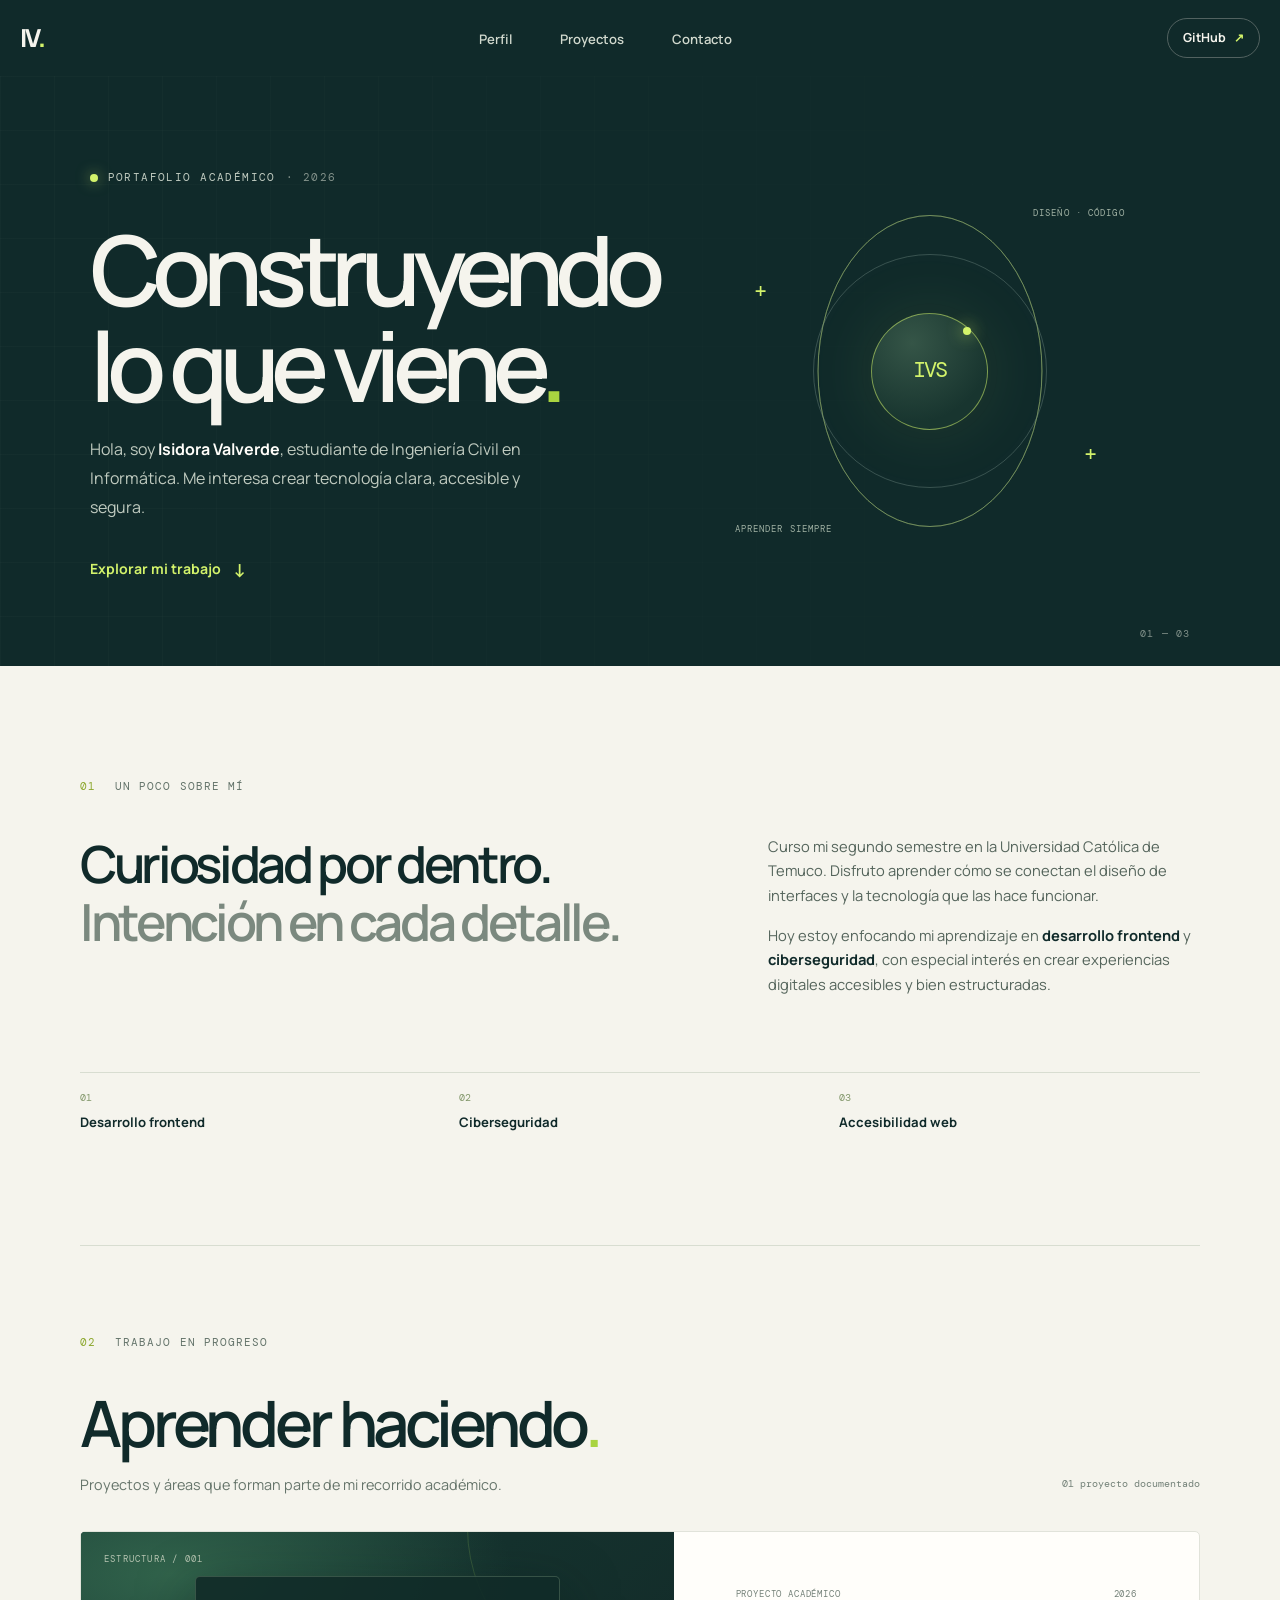
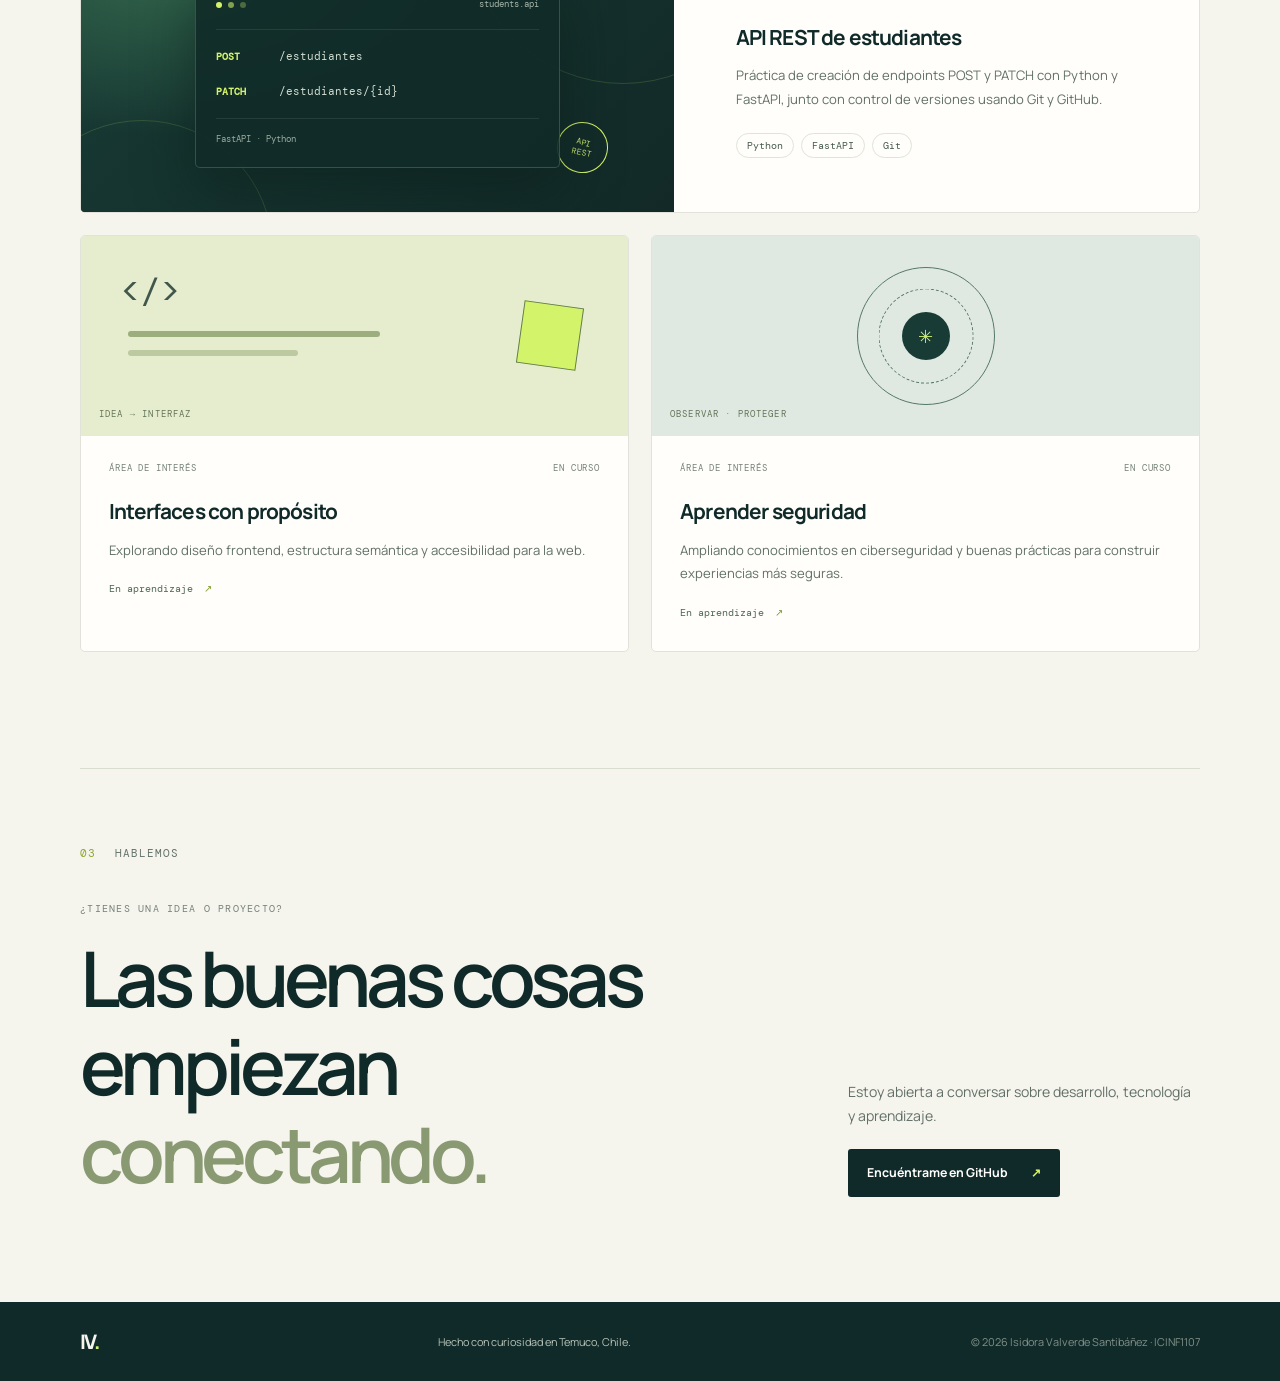
==== index.html @ 10744881 "Build responsive academic portfolio" ====
<!DOCTYPE html>
<html lang="es">
<head>
    <meta charset="UTF-8">
    <meta name="viewport" content="width=device-width, initial-scale=1.0">
    <meta name="theme-color" content="#102a2a">
    <meta name="description" content="Portafolio académico de Isidora Valverde Santibáñez, estudiante de Ingeniería Civil en Informática interesada en frontend y ciberseguridad.">
    <title>Isidora Valverde — Portafolio académico</title>
    <link rel="preconnect" href="https://fonts.googleapis.com">
    <link rel="preconnect" href="https://fonts.gstatic.com" crossorigin>
    <link href="https://fonts.googleapis.com/css2?family=DM+Mono:wght@400;500&family=Manrope:wght@400;500;600;700;800&display=swap" rel="stylesheet">
    <link rel="stylesheet" href="css/style.css">
</head>
<body>
    <a class="skip-link" href="#contenido">Saltar al contenido</a>

    <header class="site-header">
        <div class="header-inner">
            <a class="wordmark" href="#inicio" aria-label="Isidora Valverde, inicio">IV<span>.</span></a>
            <nav aria-label="Navegación principal">
                <ul class="nav-list">
                    <li><a href="#perfil">Perfil</a></li>
                    <li><a href="#proyectos">Proyectos</a></li>
                    <li><a href="#contacto">Contacto</a></li>
                </ul>
            </nav>
            <a class="header-cta" href="https://github.com/isidoraavs" target="_blank" rel="noopener noreferrer">
                GitHub <span aria-hidden="true">↗</span>
            </a>
        </div>
    </header>

    <main id="contenido">
        <section class="hero" id="inicio" aria-labelledby="hero-title">
            <div class="hero-grid" aria-hidden="true"></div>
            <div class="hero-content">
                <p class="eyebrow"><span class="status-dot"></span> PORTAFOLIO ACADÉMICO <span class="eyebrow-year">· 2026</span></p>
                <h1 id="hero-title">Construyendo<br>lo que viene<span class="hero-period">.</span></h1>
                <p class="hero-intro">Hola, soy <strong>Isidora Valverde</strong>, estudiante de Ingeniería Civil en Informática. Me interesa crear tecnología clara, accesible y segura.</p>
                <a class="text-link" href="#proyectos">Explorar mi trabajo <span aria-hidden="true">↓</span></a>
            </div>
            <div class="hero-art" aria-hidden="true">
                <div class="orbit orbit-one"></div>
                <div class="orbit orbit-two"></div>
                <div class="orbit orbit-three"></div>
                <div class="orbit-core"><span>IVS</span><i></i></div>
                <span class="orbit-label label-top">DISEÑO · CÓDIGO</span>
                <span class="orbit-label label-bottom">APRENDER SIEMPRE</span>
                <span class="orbit-cross cross-one">+</span>
                <span class="orbit-cross cross-two">+</span>
            </div>
            <div class="hero-index" aria-hidden="true">01 — 03</div>
        </section>

        <section class="profile section-shell" id="perfil" aria-labelledby="profile-title">
            <div class="section-kicker"><span>01</span><span>UN POCO SOBRE MÍ</span></div>
            <div class="profile-copy">
                <h2 id="profile-title">Curiosidad por dentro.<br><span>Intención en cada detalle.</span></h2>
                <div class="profile-description">
                    <p>Curso mi segundo semestre en la Universidad Católica de Temuco. Disfruto aprender cómo se conectan el diseño de interfaces y la tecnología que las hace funcionar.</p>
                    <p>Hoy estoy enfocando mi aprendizaje en <strong>desarrollo frontend</strong> y <strong>ciberseguridad</strong>, con especial interés en crear experiencias digitales accesibles y bien estructuradas.</p>
                </div>
            </div>
            <ul class="interest-list" aria-label="Áreas de interés">
                <li><span>01</span> Desarrollo frontend</li>
                <li><span>02</span> Ciberseguridad</li>
                <li><span>03</span> Accesibilidad web</li>
            </ul>
        </section>

        <section class="projects section-shell" id="proyectos" aria-labelledby="projects-title">
            <div class="section-kicker"><span>02</span><span>TRABAJO EN PROGRESO</span></div>
            <div class="projects-heading">
                <div>
                    <h2 id="projects-title">Aprender haciendo<span class="hero-period">.</span></h2>
                    <p>Proyectos y áreas que forman parte de mi recorrido académico.</p>
                </div>
                <span class="project-count">01 proyecto documentado</span>
            </div>

            <div class="project-grid">
                <article class="project-card project-featured">
                    <div class="project-art api-art" aria-hidden="true">
                        <span class="art-caption">ESTRUCTURA / 001</span>
                        <div class="api-window">
                            <div class="window-dots"><i></i><i></i><i></i><span>students.api</span></div>
                            <p><b>POST</b> <span>/estudiantes</span></p>
                            <p><b>PATCH</b> <span>/estudiantes/{id}</span></p>
                            <div class="api-line"></div>
                            <small>FastAPI · Python</small>
                        </div>
                        <span class="art-stamp">API<br>REST</span>
                    </div>
                    <div class="project-body">
                        <div class="project-meta"><span>PROYECTO ACADÉMICO</span><span>2026</span></div>
                        <h3>API REST de estudiantes</h3>
                        <p>Práctica de creación de endpoints POST y PATCH con Python y FastAPI, junto con control de versiones usando Git y GitHub.</p>
                        <ul class="tag-list" aria-label="Tecnologías utilizadas">
                            <li>Python</li><li>FastAPI</li><li>Git</li>
                        </ul>
                    </div>
                </article>

                <article class="project-card project-note">
                    <div class="note-graphic frontend-graphic" aria-hidden="true">
                        <span class="graphic-bracket">&lt;/&gt;</span>
                        <span class="graphic-line line-a"></span><span class="graphic-line line-b"></span>
                        <span class="graphic-block"></span>
                        <span class="graphic-caption">IDEA → INTERFAZ</span>
                    </div>
                    <div class="project-body">
                        <div class="project-meta"><span>ÁREA DE INTERÉS</span><span>EN CURSO</span></div>
                        <h3>Interfaces con propósito</h3>
                        <p>Explorando diseño frontend, estructura semántica y accesibilidad para la web.</p>
                        <span class="note-label">En aprendizaje <span aria-hidden="true">↗</span></span>
                    </div>
                </article>

                <article class="project-card project-note">
                    <div class="note-graphic security-graphic" aria-hidden="true">
                        <span class="security-ring ring-a"></span><span class="security-ring ring-b"></span>
                        <span class="security-shield">✳</span>
                        <span class="graphic-caption">OBSERVAR · PROTEGER</span>
                    </div>
                    <div class="project-body">
                        <div class="project-meta"><span>ÁREA DE INTERÉS</span><span>EN CURSO</span></div>
                        <h3>Aprender seguridad</h3>
                        <p>Ampliando conocimientos en ciberseguridad y buenas prácticas para construir experiencias más seguras.</p>
                        <span class="note-label">En aprendizaje <span aria-hidden="true">↗</span></span>
                    </div>
                </article>
            </div>
        </section>

        <section class="contact section-shell" id="contacto" aria-labelledby="contact-title">
            <div class="section-kicker"><span>03</span><span>HABLEMOS</span></div>
            <div class="contact-content">
                <div>
                    <p class="contact-overline">¿TIENES UNA IDEA O PROYECTO?</p>
                    <h2 id="contact-title">Las buenas cosas<br>empiezan <span>conectando.</span></h2>
                </div>
                <div class="contact-action">
                    <p>Estoy abierta a conversar sobre desarrollo, tecnología y aprendizaje.</p>
                    <a class="contact-button" href="https://github.com/isidoraavs" target="_blank" rel="noopener noreferrer">Encuéntrame en GitHub <span aria-hidden="true">↗</span></a>
                </div>
            </div>
        </section>
    </main>

    <footer class="site-footer">
        <a class="wordmark footer-mark" href="#inicio" aria-label="Volver al inicio">IV<span>.</span></a>
        <p>Hecho con curiosidad en Temuco, Chile.</p>
        <p class="footer-copy">© 2026 Isidora Valverde Santibáñez · ICINF1107</p>
    </footer>
</body>
</html>
---- css/style.css ----
:root {
    color-scheme: light;
    --ink: #102a2a;
    --ink-soft: #38504c;
    --paper: #f5f4ed;
    --white: #fffefa;
    --acid: #d3f36b;
    --line: #d8ddd1;
    --muted: #a8b3a7;
    --mono: 'DM Mono', monospace;
    --sans: 'Manrope', 'Segoe UI', sans-serif;
}

* { box-sizing: border-box; }
html { scroll-behavior: smooth; scroll-padding-top: 80px; }
body { margin: 0; background: var(--paper); color: var(--ink); font-family: var(--sans); line-height: 1.65; -webkit-font-smoothing: antialiased; }
a { color: inherit; }
a:focus-visible { outline: 3px solid #96bb24; outline-offset: 5px; border-radius: 2px; }
::selection { color: var(--ink); background: var(--acid); }

.skip-link { position: absolute; z-index: 10; top: 12px; left: 12px; padding: 10px 16px; transform: translateY(-150%); background: var(--acid); color: var(--ink); font-weight: 800; }
.skip-link:focus { transform: translateY(0); }
.site-header { position: relative; z-index: 2; background: var(--ink); color: var(--paper); }
.header-inner { width: min(100% - 40px, 1240px); min-height: 76px; margin: auto; display: flex; align-items: center; justify-content: space-between; gap: 24px; }
.wordmark { color: var(--paper); text-decoration: none; font-size: 1.55rem; font-weight: 800; letter-spacing: -.09em; }
.wordmark span { color: var(--acid); }
.nav-list { display: flex; gap: clamp(18px, 4vw, 48px); list-style: none; margin: 0; padding: 0; }
.nav-list a { color: #d1d9ce; text-decoration: none; font-size: .82rem; font-weight: 600; transition: color .2s ease; }
.nav-list a:hover, .header-cta:hover { color: var(--acid); }
.header-cta { border: 1px solid #526260; border-radius: 999px; padding: 9px 15px; text-decoration: none; font-size: .78rem; font-weight: 700; transition: color .2s ease, border-color .2s ease; }
.header-cta span { margin-left: 5px; color: var(--acid); }

.hero { position: relative; min-height: 590px; overflow: hidden; display: grid; grid-template-columns: minmax(0, 1fr) minmax(280px, .9fr); align-items: center; padding: 82px max(7vw, calc((100vw - 1240px) / 2)); background: var(--ink); color: var(--paper); }
.hero-grid { position: absolute; inset: 0; opacity: .16; background-image: linear-gradient(rgba(201,220,191,.16) 1px, transparent 1px), linear-gradient(90deg, rgba(201,220,191,.16) 1px, transparent 1px); background-size: 54px 54px; mask-image: linear-gradient(90deg, #000, transparent 88%); }
.hero-content { position: relative; z-index: 1; max-width: 660px; }
.eyebrow, .section-kicker, .project-meta, .art-caption, .graphic-caption, .contact-overline { font-family: var(--mono); font-size: .68rem; letter-spacing: .13em; }
.eyebrow { display: flex; align-items: center; gap: 10px; color: #c0cbc0; }
.status-dot { width: 8px; height: 8px; border-radius: 50%; background: var(--acid); box-shadow: 0 0 14px #d3f36b99; }
.eyebrow-year { color: #82918a; }
.hero h1 { margin: 34px 0 22px; font-size: clamp(3.55rem, 7.6vw, 6.4rem); line-height: .99; font-weight: 600; letter-spacing: -.085em; }
.hero-period { color: #a9d440; }
.hero-intro { max-width: 475px; margin: 0; color: #c0cbc0; font-size: 1rem; line-height: 1.8; }
.hero-intro strong { color: var(--white); font-weight: 700; }
.text-link { display: inline-flex; align-items: center; gap: 12px; margin-top: 32px; color: var(--acid); font-size: .88rem; font-weight: 700; text-decoration: none; }
.text-link span { font-size: 1.15rem; transition: transform .2s ease; }
.text-link:hover span { transform: translateY(4px); }
.hero-art { position: relative; justify-self: center; width: min(36vw, 390px); aspect-ratio: 1; min-width: 280px; }
.orbit { position: absolute; inset: 10%; border: 1px solid #77908755; border-radius: 50%; }
.orbit-one { transform: scaleX(.72) rotate(45deg); border-color: #d3f36b80; }
.orbit-two { transform: scaleX(.72) rotate(-45deg); }
.orbit-three { inset: 20%; border-color: #77908766; }
.orbit-core { position: absolute; inset: 35%; display: grid; place-items: center; border: 1px solid #d3f36b88; border-radius: 50%; background: radial-gradient(circle at 35% 25%, #355547, #18352f 70%); color: var(--acid); font-family: var(--mono); font-size: 1.35rem; letter-spacing: -.08em; box-shadow: 0 0 70px #d3f36b18; }
.orbit-core i { position: absolute; top: 12%; right: 14%; width: 8px; height: 8px; border-radius: 50%; background: var(--acid); box-shadow: 0 0 16px var(--acid); }
.orbit-label { position: absolute; color: #a1b2a4; font: .58rem var(--mono); letter-spacing: .12em; }
.label-top { top: 8%; right: 0; }.label-bottom { bottom: 8%; left: 0; }
.orbit-cross { position: absolute; color: var(--acid); font: 1.4rem var(--mono); }
.cross-one { top: 26%; left: 5%; }.cross-two { right: 7%; bottom: 25%; }
.hero-index { position: absolute; right: max(7vw, calc((100vw - 1240px) / 2)); bottom: 26px; color: #82918a; font: .62rem var(--mono); letter-spacing: .12em; }

.section-shell { width: min(100% - 48px, 1120px); margin-inline: auto; }
.profile { padding-top: 112px; padding-bottom: 112px; }
.section-kicker { display: flex; align-items: center; gap: 18px; color: #63736a; }
.section-kicker span:first-child { color: #8da82f; }
.section-kicker span:last-child { letter-spacing: .1em; }
.profile-copy { display: grid; grid-template-columns: 1.15fr .85fr; gap: 8vw; margin-top: 38px; align-items: start; }
.profile h2, .projects h2, .contact h2 { margin: 0; font-weight: 600; letter-spacing: -.065em; line-height: 1.14; }
.profile h2 { font-size: clamp(2rem, 4vw, 3.45rem); }
.profile h2 span { color: #7b897f; }
.profile-description { color: #54645b; font-size: .92rem; }
.profile-description p { margin: 0 0 16px; }
.profile-description strong { color: var(--ink); }
.interest-list { display: grid; grid-template-columns: repeat(3, 1fr); gap: 18px; list-style: none; margin: 60px 0 0; padding: 0; border-top: 1px solid var(--line); }
.interest-list li { padding-top: 18px; font-size: .82rem; font-weight: 700; }
.interest-list li span { display: block; margin-bottom: 8px; color: #82976a; font: .65rem var(--mono); }

.projects { padding-top: 88px; padding-bottom: 116px; border-top: 1px solid var(--line); }
.projects-heading { display: flex; align-items: end; justify-content: space-between; gap: 24px; margin: 35px 0 34px; }
.projects h2 { font-size: clamp(2.5rem, 5vw, 4.3rem); }
.projects-heading p { margin: 13px 0 0; color: #66756b; font-size: .9rem; }
.project-count { flex: none; margin-bottom: 7px; color: #738178; font: .65rem var(--mono); }
.project-grid { display: grid; grid-template-columns: repeat(2, minmax(0, 1fr)); gap: 22px; align-items: stretch; }
.project-card { overflow: hidden; border: 1px solid #e1e3da; border-radius: 5px; background: var(--white); }
.project-featured { grid-column: 1 / -1; display: grid; grid-template-columns: 1.06fr .94fr; }
.project-art, .note-graphic { position: relative; min-height: 280px; overflow: hidden; }
.api-art { display: grid; place-items: center; background: #183b35; background-image: radial-gradient(ellipse at 15% 15%, #31634b, transparent 48%), linear-gradient(135deg, #183b35, #122927); }
.api-art::before, .api-art::after { position: absolute; content: ''; border: 1px solid #a4d55a30; border-radius: 50%; }
.api-art::before { width: 310px; height: 310px; right: -105px; top: -160px; }.api-art::after { width: 260px; height: 260px; bottom: -170px; left: -70px; }
.art-caption { position: absolute; top: 20px; left: 23px; color: #b7c5b2; font-size: .58rem; }
.api-window { z-index: 1; width: min(76%, 365px); padding: 20px; border: 1px solid #a9c7a040; border-radius: 5px; background: #112b28e8; box-shadow: 0 20px 55px #091b1880; font-family: var(--mono); }
.window-dots { display: flex; align-items: center; gap: 6px; padding-bottom: 16px; border-bottom: 1px solid #ffffff16; }
.window-dots i { width: 6px; height: 6px; border-radius: 50%; background: #d3f36b; }.window-dots i:nth-child(2) { opacity: .58; }.window-dots i:nth-child(3) { opacity: .3; }
.window-dots span { margin-left: auto; color: #a9b8ac; font-size: .57rem; }
.api-window p { margin: 17px 0 0; color: #d7e3d0; font-size: .69rem; }
.api-window p b { display: inline-block; width: 56px; color: var(--acid); font-size: .6rem; }
.api-window p span { color: #d2ddd1; }
.api-line { height: 1px; margin-top: 18px; background: #ffffff16; }
.api-window small { display: block; margin-top: 13px; color: #9cae9f; font-size: .56rem; }
.art-stamp { position: absolute; right: 11%; bottom: 14%; display: grid; width: 51px; height: 51px; place-content: center; border: 1px solid #d3f36b; border-radius: 50%; color: var(--acid); font: .52rem/1.2 var(--mono); text-align: center; transform: rotate(12deg); }
.project-body { padding: 25px 28px 28px; }
.project-featured .project-body { align-self: center; padding: 36px clamp(26px, 5vw, 62px); }
.project-meta { display: flex; justify-content: space-between; gap: 12px; color: #758279; font-size: .58rem; letter-spacing: .09em; }
.project-body h3 { margin: 18px 0 10px; font-size: 1.3rem; letter-spacing: -.04em; }
.project-body p { margin: 0; color: #617067; font-size: .82rem; line-height: 1.8; }
.tag-list { display: flex; flex-wrap: wrap; gap: 7px; list-style: none; margin: 21px 0 0; padding: 0; }
.tag-list li { padding: 5px 10px; border: 1px solid #dfe4d8; border-radius: 999px; color: #465b4f; font: .62rem var(--mono); }
.note-graphic { min-height: 200px; background: #e6edce; }
.frontend-graphic { background: #e6edce; }.security-graphic { background: #e0e9e1; }
.graphic-caption { position: absolute; bottom: 15px; left: 18px; color: #647459; font-size: .55rem; }
.graphic-bracket { position: absolute; top: 34px; left: 39px; color: #42574c; font: 2.1rem var(--mono); }
.graphic-line { position: absolute; left: 47px; height: 6px; border-radius: 4px; background: #839963; opacity: .75; }
.line-a { top: 95px; width: 46%; }.line-b { top: 114px; width: 31%; opacity: .42; }
.graphic-block { position: absolute; top: 68px; right: 48px; width: 60px; height: 63px; border: 1px solid #657d58; background: #d3f36b; transform: rotate(8deg); }
.security-graphic { background: #dfe9e2; }
.security-ring { position: absolute; top: 50%; left: 50%; border: 1px solid #56776b; border-radius: 50%; transform: translate(-50%, -50%); }
.ring-a { width: 138px; height: 138px; }.ring-b { width: 95px; height: 95px; border-style: dashed; }
.security-shield { position: absolute; top: 50%; left: 50%; display: grid; width: 48px; height: 48px; place-items: center; border-radius: 50%; background: #183b35; color: var(--acid); font-size: 1.15rem; transform: translate(-50%, -50%); }
.note-label { display: inline-block; margin-top: 20px; color: #4e6654; font: .65rem var(--mono); }
.note-label span { padding-left: 5px; color: #829d37; }

.contact { padding-top: 76px; padding-bottom: 105px; border-top: 1px solid var(--line); }
.contact-content { display: grid; grid-template-columns: 1fr .55fr; gap: 10vw; align-items: end; margin-top: 38px; }
.contact-overline { margin: 0 0 17px; color: #758279; font-size: .61rem; }
.contact h2 { font-size: clamp(2.8rem, 6vw, 5.2rem); }
.contact h2 span { color: #899a73; }
.contact-action p { margin: 0 0 22px; color: #617067; font-size: .88rem; }
.contact-button { display: inline-flex; align-items: center; gap: 23px; padding: 14px 19px; border-radius: 3px; background: var(--ink); color: var(--white); font-size: .77rem; font-weight: 700; text-decoration: none; transition: background .2s ease, color .2s ease; }
.contact-button:hover { background: #284940; color: var(--acid); }
.contact-button span { color: var(--acid); }
.site-footer { display: flex; align-items: center; justify-content: space-between; gap: 16px; padding: 23px max(24px, calc((100vw - 1120px) / 2)); background: var(--ink); color: #b8c4b7; }
.footer-mark { font-size: 1.25rem; }.site-footer p { margin: 0; font-size: .68rem; }.footer-copy { color: #819087; text-align: right; }

@media (min-width: 1400px) { .hero { padding-inline: calc((100vw - 1120px) / 2); } }
@media (max-width: 760px) {
    .hero { min-height: 0; grid-template-columns: 1fr; padding: 76px 28px 94px; }
    .hero-art { width: min(72vw, 340px); min-width: 240px; margin: 30px auto 0; }
    .hero-index { right: 28px; }
    .profile { padding-top: 76px; padding-bottom: 78px; }
    .profile-copy { grid-template-columns: 1fr; gap: 20px; margin-top: 29px; }
    .interest-list { margin-top: 38px; }
    .projects { padding-top: 70px; padding-bottom: 80px; }
    .projects-heading { align-items: start; flex-direction: column; margin-top: 28px; }
    .project-featured { grid-template-columns: 1fr; }
    .project-art { min-height: 250px; }
    .project-featured .project-body { padding: 27px 24px 30px; }
    .contact { padding-top: 67px; padding-bottom: 78px; }
    .contact-content { grid-template-columns: 1fr; gap: 27px; margin-top: 30px; }
}
@media (max-width: 520px) {
    .header-inner { width: calc(100% - 32px); min-height: 68px; gap: 12px; }
    .nav-list { gap: 14px; }.nav-list a { font-size: .72rem; }
    .header-cta { padding: 8px 10px; font-size: .7rem; }
    .hero { padding-inline: 24px; }.hero h1 { font-size: clamp(3.2rem, 15vw, 4.4rem); }
    .section-shell { width: calc(100% - 40px); }
    .interest-list { gap: 8px; }.interest-list li { font-size: .72rem; }
    .project-grid { grid-template-columns: 1fr; }.project-featured { grid-column: auto; }
    .project-count { font-size: .59rem; }
    .site-footer { flex-wrap: wrap; padding: 20px; }.site-footer p { font-size: .62rem; }.footer-copy { width: 100%; text-align: left; }
}
@media (prefers-reduced-motion: reduce) {
    *, *::before, *::after { scroll-behavior: auto !important; transition-duration: .01ms !important; animation-duration: .01ms !important; animation-iteration-count: 1 !important; }
}
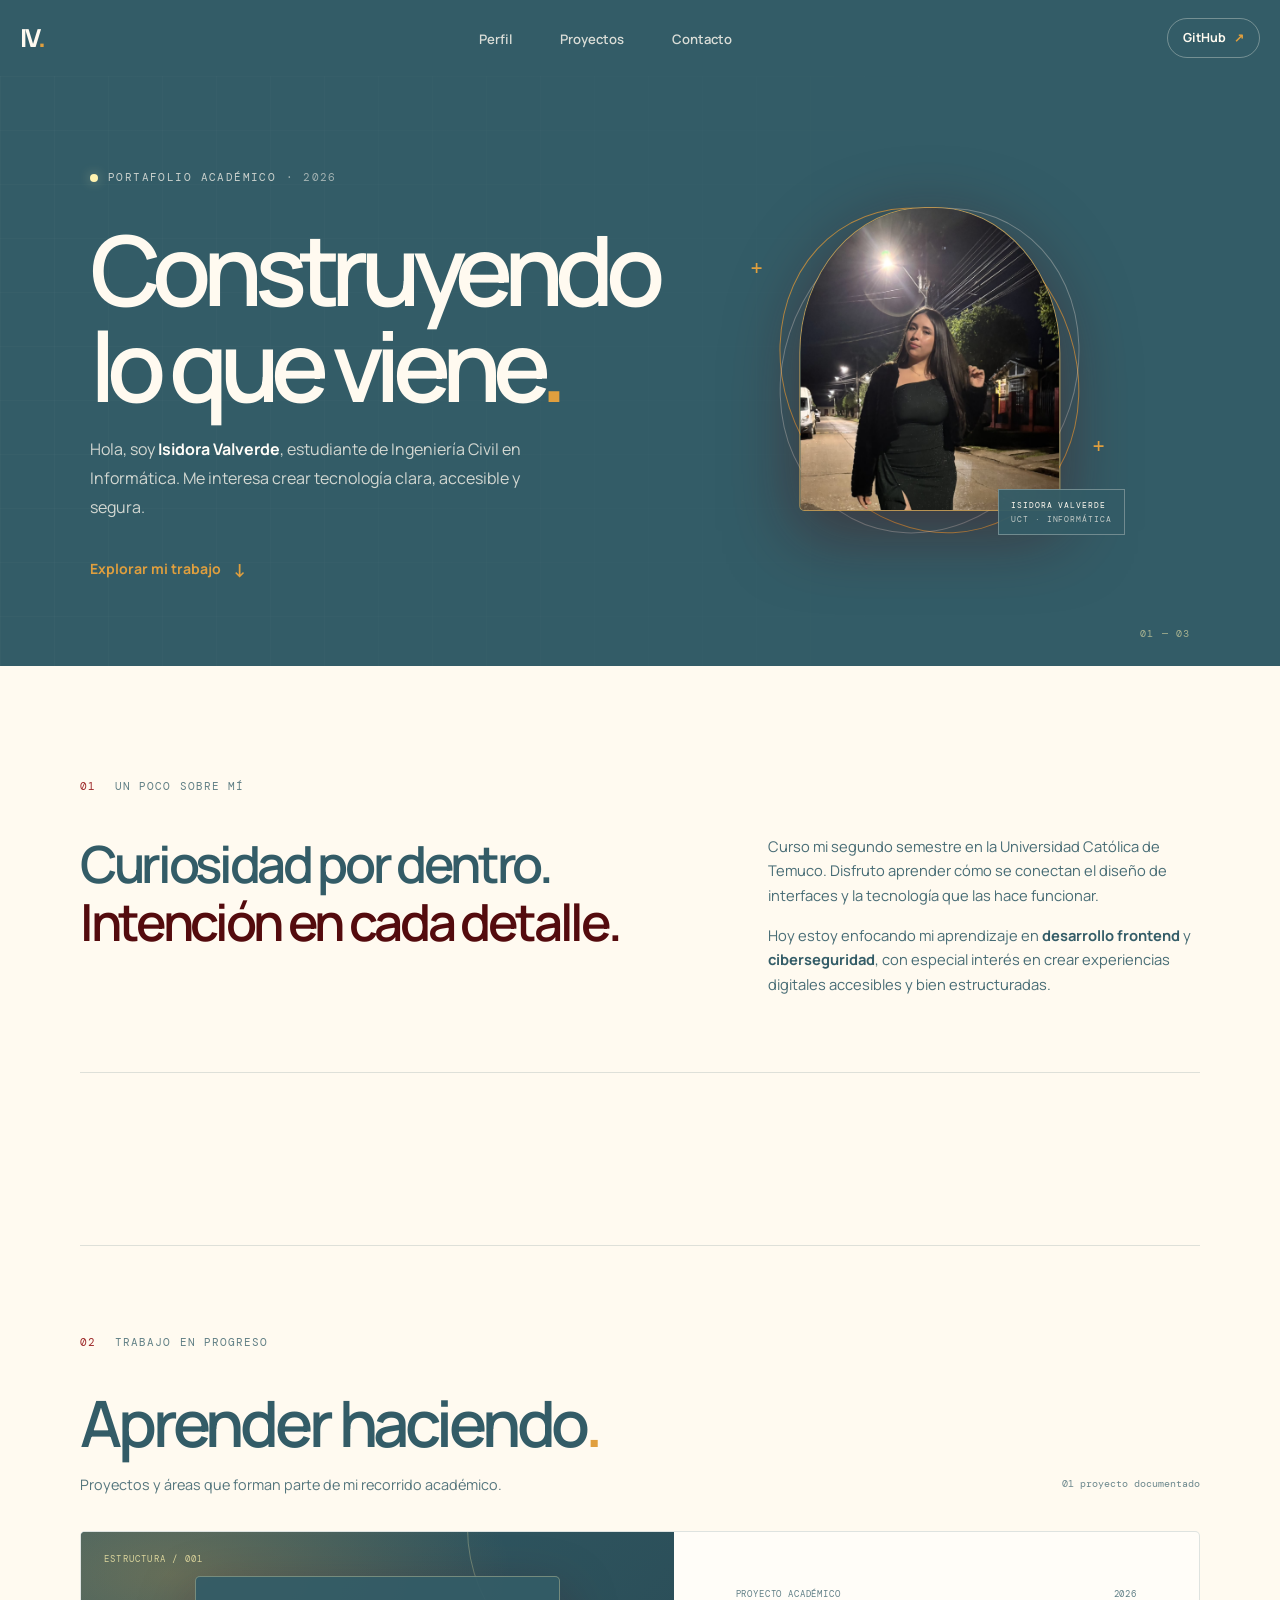
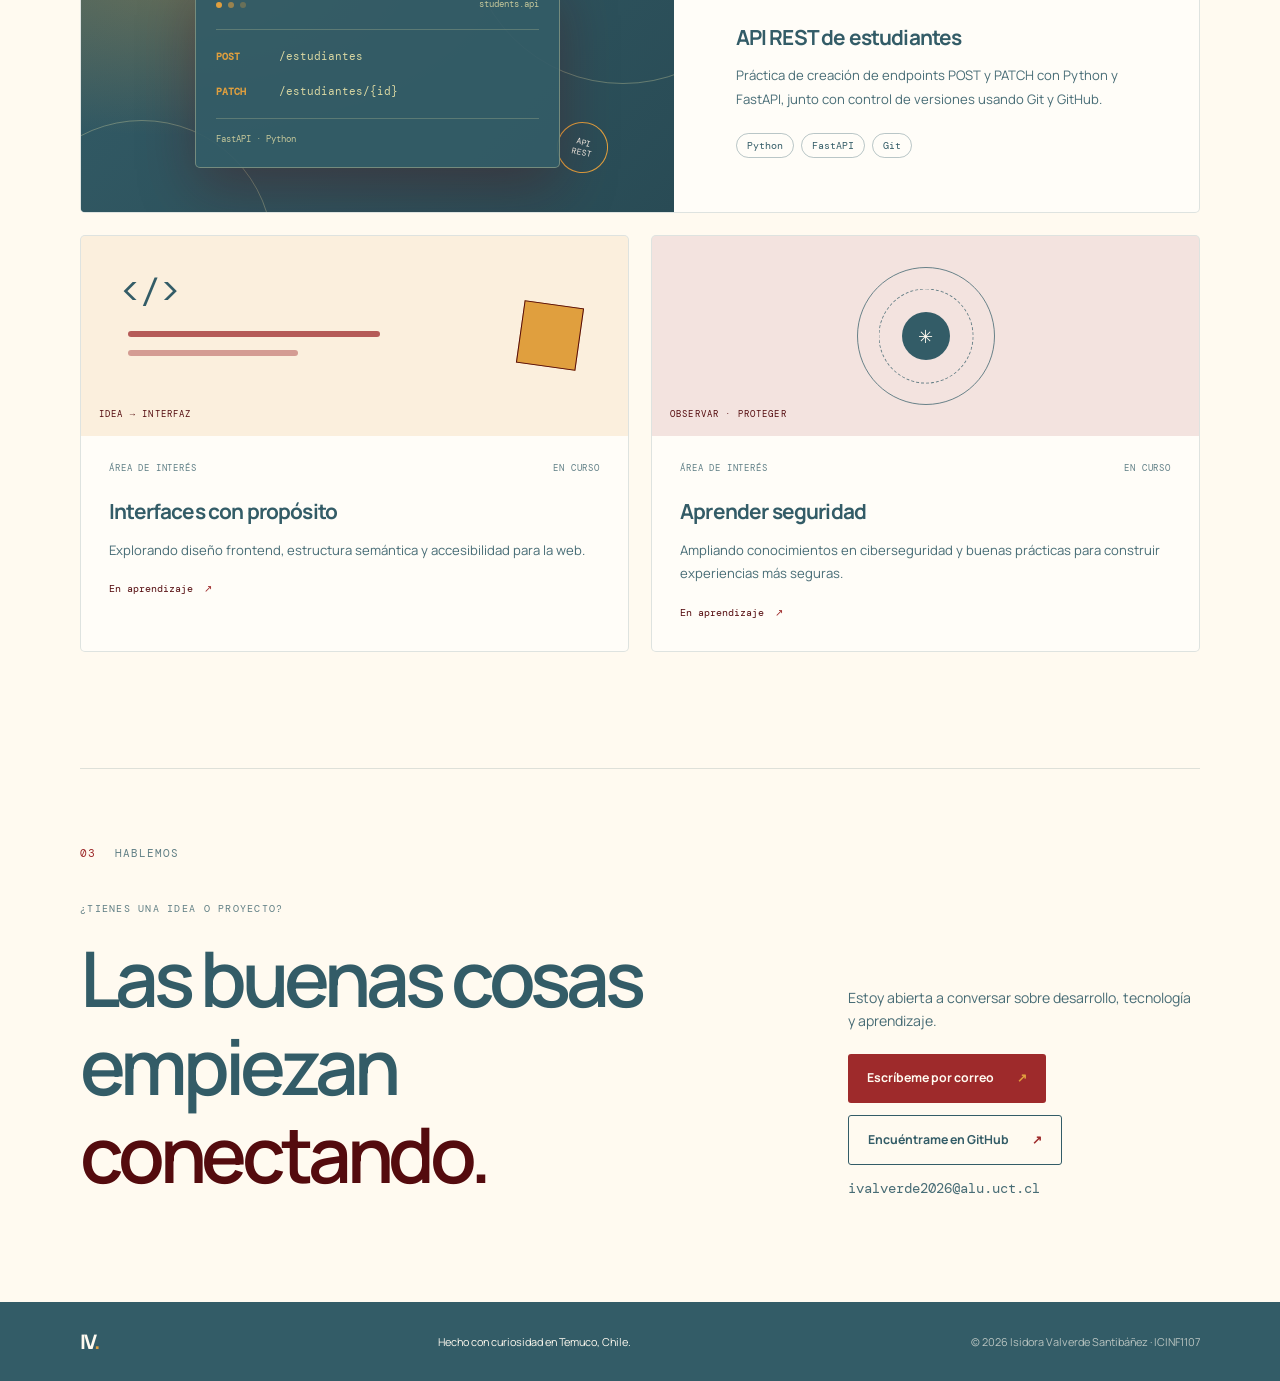
==== commit a50f09df: "Add direct email contact and portfolio updates" ====
--- a/index.html
+++ b/index.html
@@ -3,7 +3,7 @@
 <head>
     <meta charset="UTF-8">
     <meta name="viewport" content="width=device-width, initial-scale=1.0">
-    <meta name="theme-color" content="#102a2a">
+    <meta name="theme-color" content="#335c67">
     <meta name="description" content="Portafolio académico de Isidora Valverde Santibáñez, estudiante de Ingeniería Civil en Informática interesada en frontend y ciberseguridad.">
     <title>Isidora Valverde — Portafolio académico</title>
     <link rel="preconnect" href="https://fonts.googleapis.com">
@@ -39,16 +39,15 @@
                 <p class="hero-intro">Hola, soy <strong>Isidora Valverde</strong>, estudiante de Ingeniería Civil en Informática. Me interesa crear tecnología clara, accesible y segura.</p>
                 <a class="text-link" href="#proyectos">Explorar mi trabajo <span aria-hidden="true">↓</span></a>
             </div>
-            <div class="hero-art" aria-hidden="true">
-                <div class="orbit orbit-one"></div>
-                <div class="orbit orbit-two"></div>
-                <div class="orbit orbit-three"></div>
-                <div class="orbit-core"><span>IVS</span><i></i></div>
-                <span class="orbit-label label-top">DISEÑO · CÓDIGO</span>
-                <span class="orbit-label label-bottom">APRENDER SIEMPRE</span>
-                <span class="orbit-cross cross-one">+</span>
-                <span class="orbit-cross cross-two">+</span>
-            </div>
+            <figure class="hero-art">
+                <div class="photo-orbit orbit-one" aria-hidden="true"></div>
+                <div class="photo-orbit orbit-two" aria-hidden="true"></div>
+                <div class="photo-orbit orbit-three" aria-hidden="true"></div>
+                <img class="hero-photo" src="img/isidora-valverde.jpeg" alt="Isidora Valverde, estudiante de Ingeniería Civil en Informática.">
+                <figcaption class="photo-caption"><span>ISIDORA VALVERDE</span><span>UCT · INFORMÁTICA</span></figcaption>
+                <span class="photo-cross cross-one" aria-hidden="true">+</span>
+                <span class="photo-cross cross-two" aria-hidden="true">+</span>
+            </figure>
             <div class="hero-index" aria-hidden="true">01 — 03</div>
         </section>
 
@@ -141,7 +140,11 @@
                 </div>
                 <div class="contact-action">
                     <p>Estoy abierta a conversar sobre desarrollo, tecnología y aprendizaje.</p>
-                    <a class="contact-button" href="https://github.com/isidoraavs" target="_blank" rel="noopener noreferrer">Encuéntrame en GitHub <span aria-hidden="true">↗</span></a>
+                    <div class="contact-links">
+                        <a class="contact-button email-button" href="mailto:ivalverde2026@alu.uct.cl">Escríbeme por correo <span aria-hidden="true">↗</span></a>
+                        <a class="contact-button github-button" href="https://github.com/isidoraavs" target="_blank" rel="noopener noreferrer">Encuéntrame en GitHub <span aria-hidden="true">↗</span></a>
+                    </div>
+                    <p class="contact-email">ivalverde2026@alu.uct.cl</p>
                 </div>
             </div>
         </section>
@@ -152,5 +155,23 @@
         <p>Hecho con curiosidad en Temuco, Chile.</p>
         <p class="footer-copy">© 2026 Isidora Valverde Santibáñez · ICINF1107</p>
     </footer>
+    <script>
+    const reduceMotion = window.matchMedia("(prefers-reduced-motion: reduce)").matches;
+
+    if (!reduceMotion && "IntersectionObserver" in window) {
+        const revealItems = document.querySelectorAll(".profile, .projects, .contact, .project-card, .interest-list li");
+        const revealObserver = new IntersectionObserver((entries, observer) => {
+            entries.forEach((entry) => {
+                if (entry.isIntersecting) {
+                    entry.target.classList.add("is-visible");
+                    observer.unobserve(entry.target);
+                }
+            });
+        }, { threshold: 0.12, rootMargin: "0px 0px -24px 0px" });
+
+        document.documentElement.classList.add("has-scroll-reveal");
+        revealItems.forEach((item) => revealObserver.observe(item));
+    }
+    </script>
 </body>
 </html>
--- a/css/style.css
+++ b/css/style.css
@@ -1,12 +1,15 @@
 :root {
     color-scheme: light;
-    --ink: #102a2a;
-    --ink-soft: #38504c;
-    --paper: #f5f4ed;
-    --white: #fffefa;
-    --acid: #d3f36b;
-    --line: #d8ddd1;
-    --muted: #a8b3a7;
+    --ink: #335c67;
+    --ink-soft: #540b0e;
+    --paper: #fffaf0;
+    --white: #fffdf8;
+    --yellow: #fff3b0;
+    --acid: #e09f3e;
+    --red: #9e2a2b;
+    --burgundy: #540b0e;
+    --line: rgba(51, 92, 103, .16);
+    --muted: rgba(51, 92, 103, .72);
     --mono: 'DM Mono', monospace;
     --sans: 'Manrope', 'Segoe UI', sans-serif;
 }
@@ -15,7 +18,7 @@
 html { scroll-behavior: smooth; scroll-padding-top: 80px; }
 body { margin: 0; background: var(--paper); color: var(--ink); font-family: var(--sans); line-height: 1.65; -webkit-font-smoothing: antialiased; }
 a { color: inherit; }
-a:focus-visible { outline: 3px solid #96bb24; outline-offset: 5px; border-radius: 2px; }
+a:focus-visible { outline: 3px solid var(--red); outline-offset: 5px; border-radius: 2px; }
 ::selection { color: var(--ink); background: var(--acid); }
 
 .skip-link { position: absolute; z-index: 10; top: 12px; left: 12px; padding: 10px 16px; transform: translateY(-150%); background: var(--acid); color: var(--ink); font-weight: 800; }
@@ -25,109 +28,141 @@
 .wordmark { color: var(--paper); text-decoration: none; font-size: 1.55rem; font-weight: 800; letter-spacing: -.09em; }
 .wordmark span { color: var(--acid); }
 .nav-list { display: flex; gap: clamp(18px, 4vw, 48px); list-style: none; margin: 0; padding: 0; }
-.nav-list a { color: #d1d9ce; text-decoration: none; font-size: .82rem; font-weight: 600; transition: color .2s ease; }
+.nav-list a { color: rgba(255, 250, 240, .82); text-decoration: none; font-size: .82rem; font-weight: 600; transition: color .2s ease; }
 .nav-list a:hover, .header-cta:hover { color: var(--acid); }
-.header-cta { border: 1px solid #526260; border-radius: 999px; padding: 9px 15px; text-decoration: none; font-size: .78rem; font-weight: 700; transition: color .2s ease, border-color .2s ease; }
+.header-cta { border: 1px solid rgba(255, 250, 240, .32); border-radius: 999px; padding: 9px 15px; text-decoration: none; font-size: .78rem; font-weight: 700; transition: color .2s ease, border-color .2s ease; }
 .header-cta span { margin-left: 5px; color: var(--acid); }
 
 .hero { position: relative; min-height: 590px; overflow: hidden; display: grid; grid-template-columns: minmax(0, 1fr) minmax(280px, .9fr); align-items: center; padding: 82px max(7vw, calc((100vw - 1240px) / 2)); background: var(--ink); color: var(--paper); }
-.hero-grid { position: absolute; inset: 0; opacity: .16; background-image: linear-gradient(rgba(201,220,191,.16) 1px, transparent 1px), linear-gradient(90deg, rgba(201,220,191,.16) 1px, transparent 1px); background-size: 54px 54px; mask-image: linear-gradient(90deg, #000, transparent 88%); }
+.hero-grid { position: absolute; inset: 0; opacity: .12; background-image: linear-gradient(rgba(255,250,240,.16) 1px, transparent 1px), linear-gradient(90deg, rgba(255,250,240,.16) 1px, transparent 1px); background-size: 54px 54px; mask-image: linear-gradient(90deg, #000, transparent 88%); }
 .hero-content { position: relative; z-index: 1; max-width: 660px; }
 .eyebrow, .section-kicker, .project-meta, .art-caption, .graphic-caption, .contact-overline { font-family: var(--mono); font-size: .68rem; letter-spacing: .13em; }
-.eyebrow { display: flex; align-items: center; gap: 10px; color: #c0cbc0; }
-.status-dot { width: 8px; height: 8px; border-radius: 50%; background: var(--acid); box-shadow: 0 0 14px #d3f36b99; }
-.eyebrow-year { color: #82918a; }
+.eyebrow { display: flex; align-items: center; gap: 10px; color: rgba(255,250,240,.74); }
+.status-dot { width: 8px; height: 8px; border-radius: 50%; background: var(--yellow); box-shadow: 0 0 12px rgba(255,243,176,.4); }
+.eyebrow-year { color: rgba(255,250,240,.54); }
 .hero h1 { margin: 34px 0 22px; font-size: clamp(3.55rem, 7.6vw, 6.4rem); line-height: .99; font-weight: 600; letter-spacing: -.085em; }
-.hero-period { color: #a9d440; }
-.hero-intro { max-width: 475px; margin: 0; color: #c0cbc0; font-size: 1rem; line-height: 1.8; }
+.hero-period { color: var(--acid); }
+.hero-intro { max-width: 475px; margin: 0; color: rgba(255,250,240,.78); font-size: 1rem; line-height: 1.8; }
 .hero-intro strong { color: var(--white); font-weight: 700; }
 .text-link { display: inline-flex; align-items: center; gap: 12px; margin-top: 32px; color: var(--acid); font-size: .88rem; font-weight: 700; text-decoration: none; }
 .text-link span { font-size: 1.15rem; transition: transform .2s ease; }
 .text-link:hover span { transform: translateY(4px); }
 .hero-art { position: relative; justify-self: center; width: min(36vw, 390px); aspect-ratio: 1; min-width: 280px; }
-.orbit { position: absolute; inset: 10%; border: 1px solid #77908755; border-radius: 50%; }
-.orbit-one { transform: scaleX(.72) rotate(45deg); border-color: #d3f36b80; }
-.orbit-two { transform: scaleX(.72) rotate(-45deg); }
-.orbit-three { inset: 20%; border-color: #77908766; }
-.orbit-core { position: absolute; inset: 35%; display: grid; place-items: center; border: 1px solid #d3f36b88; border-radius: 50%; background: radial-gradient(circle at 35% 25%, #355547, #18352f 70%); color: var(--acid); font-family: var(--mono); font-size: 1.35rem; letter-spacing: -.08em; box-shadow: 0 0 70px #d3f36b18; }
+.orbit { position: absolute; inset: 10%; border: 1px solid rgba(255,250,240,.24); border-radius: 50%; }
+.orbit-one { transform: scaleX(.72) rotate(45deg); border-color: rgba(224,159,62,.78); }
+.orbit-two { transform: scaleX(.72) rotate(-45deg); border-color: rgba(255,250,240,.2); }
+.orbit-three { inset: 20%; border-color: rgba(255,250,240,.3); }
+.orbit-core { position: absolute; inset: 35%; display: grid; place-items: center; border: 1px solid rgba(224,159,62,.58); border-radius: 50%; background: radial-gradient(circle at 35% 25%, #52717a, #335c67 78%); color: var(--paper); font-family: var(--mono); font-size: 1.35rem; letter-spacing: -.08em; box-shadow: 0 0 55px rgba(224,159,62,.1); }
 .orbit-core i { position: absolute; top: 12%; right: 14%; width: 8px; height: 8px; border-radius: 50%; background: var(--acid); box-shadow: 0 0 16px var(--acid); }
-.orbit-label { position: absolute; color: #a1b2a4; font: .58rem var(--mono); letter-spacing: .12em; }
+.orbit-label { position: absolute; color: rgba(255,250,240,.68); font: .58rem var(--mono); letter-spacing: .12em; }
 .label-top { top: 8%; right: 0; }.label-bottom { bottom: 8%; left: 0; }
 .orbit-cross { position: absolute; color: var(--acid); font: 1.4rem var(--mono); }
 .cross-one { top: 26%; left: 5%; }.cross-two { right: 7%; bottom: 25%; }
-.hero-index { position: absolute; right: max(7vw, calc((100vw - 1240px) / 2)); bottom: 26px; color: #82918a; font: .62rem var(--mono); letter-spacing: .12em; }
+.hero-index { position: absolute; right: max(7vw, calc((100vw - 1240px) / 2)); bottom: 26px; color: rgba(255,243,176,.58); font: .62rem var(--mono); letter-spacing: .12em; }
+.hero-content { animation: hero-enter .8s cubic-bezier(.2,.7,.25,1) both; }
+.hero-art { margin: 0; animation: hero-enter .9s .12s cubic-bezier(.2,.7,.25,1) both; }
+.photo-orbit { position: absolute; z-index: 0; inset: 8%; border: 1px solid rgba(255,250,240,.34); border-radius: 50%; pointer-events: none; }
+.photo-orbit.orbit-one { inset: 7% 13%; border-color: rgba(224,159,62,.8); transform: rotate(-28deg); animation: orbit-spin 26s linear infinite; }
+.photo-orbit.orbit-two { inset: 7% 13%; transform: rotate(28deg); animation: orbit-spin 34s linear infinite reverse; }
+.photo-orbit.orbit-three { inset: 17%; border-color: rgba(255,250,240,.24); }
+.hero-photo { position: absolute; z-index: 1; top: 8%; left: 50%; width: 67%; height: 78%; border: 1px solid rgba(224,159,62,.82); border-radius: 48% 48% 5px 5px; object-fit: cover; object-position: center 31%; filter: saturate(.83); transform: translateX(-50%); box-shadow: 0 20px 70px rgba(84,11,14,.5); }
+.photo-caption { position: absolute; z-index: 2; right: 0; bottom: 8%; display: grid; gap: 4px; padding: 10px 12px; border: 1px solid rgba(255,250,240,.3); background: rgba(51,92,103,.94); color: var(--paper); font: .52rem var(--mono); letter-spacing: .11em; }
+.photo-caption span:last-child { color: rgba(255,250,240,.7); font-size: .47rem; }
+.photo-cross { position: absolute; z-index: 2; color: var(--acid); font: 1.4rem var(--mono); animation: cross-glow 2.4s ease-in-out infinite alternate; }
+.cross-one { top: 20%; left: 4%; }.cross-two { right: 5%; bottom: 27%; animation-delay: .8s; }
+
+@keyframes hero-enter {
+    from { opacity: 0; transform: translateY(22px); }
+    to { opacity: 1; transform: translateY(0); }
+}
+@keyframes orbit-spin { to { rotate: 360deg; } }
+@keyframes cross-glow { from { opacity: .45; scale: .85; } to { opacity: 1; scale: 1.12; } }
+.has-scroll-reveal .profile, .has-scroll-reveal .projects, .has-scroll-reveal .contact,
+.has-scroll-reveal .project-card, .has-scroll-reveal .interest-list li { opacity: 0; transform: translateY(24px); transition: opacity .65s ease, transform .65s cubic-bezier(.2,.7,.25,1); }
+.has-scroll-reveal .project-card:nth-child(2) { transition-delay: 90ms; }
+.has-scroll-reveal .project-card:nth-child(3) { transition-delay: 180ms; }
+.has-scroll-reveal .interest-list li:nth-child(2) { transition-delay: 90ms; }
+.has-scroll-reveal .interest-list li:nth-child(3) { transition-delay: 180ms; }
+.has-scroll-reveal .is-visible { opacity: 1; transform: translateY(0); }
 
 .section-shell { width: min(100% - 48px, 1120px); margin-inline: auto; }
 .profile { padding-top: 112px; padding-bottom: 112px; }
-.section-kicker { display: flex; align-items: center; gap: 18px; color: #63736a; }
-.section-kicker span:first-child { color: #8da82f; }
+.section-kicker { display: flex; align-items: center; gap: 18px; color: rgba(51,92,103,.78); }
+.section-kicker span:first-child { color: var(--red); }
 .section-kicker span:last-child { letter-spacing: .1em; }
 .profile-copy { display: grid; grid-template-columns: 1.15fr .85fr; gap: 8vw; margin-top: 38px; align-items: start; }
 .profile h2, .projects h2, .contact h2 { margin: 0; font-weight: 600; letter-spacing: -.065em; line-height: 1.14; }
 .profile h2 { font-size: clamp(2rem, 4vw, 3.45rem); }
-.profile h2 span { color: #7b897f; }
-.profile-description { color: #54645b; font-size: .92rem; }
+.profile h2 span { color: var(--burgundy); }
+.profile-description { color: rgba(51,92,103,.9); font-size: .92rem; }
 .profile-description p { margin: 0 0 16px; }
 .profile-description strong { color: var(--ink); }
 .interest-list { display: grid; grid-template-columns: repeat(3, 1fr); gap: 18px; list-style: none; margin: 60px 0 0; padding: 0; border-top: 1px solid var(--line); }
 .interest-list li { padding-top: 18px; font-size: .82rem; font-weight: 700; }
-.interest-list li span { display: block; margin-bottom: 8px; color: #82976a; font: .65rem var(--mono); }
+.interest-list li span { display: block; margin-bottom: 8px; color: var(--red); font: .65rem var(--mono); }
 
 .projects { padding-top: 88px; padding-bottom: 116px; border-top: 1px solid var(--line); }
 .projects-heading { display: flex; align-items: end; justify-content: space-between; gap: 24px; margin: 35px 0 34px; }
 .projects h2 { font-size: clamp(2.5rem, 5vw, 4.3rem); }
-.projects-heading p { margin: 13px 0 0; color: #66756b; font-size: .9rem; }
-.project-count { flex: none; margin-bottom: 7px; color: #738178; font: .65rem var(--mono); }
+.projects-heading p { margin: 13px 0 0; color: rgba(51,92,103,.84); font-size: .9rem; }
+.project-count { flex: none; margin-bottom: 7px; color: rgba(51,92,103,.72); font: .65rem var(--mono); }
 .project-grid { display: grid; grid-template-columns: repeat(2, minmax(0, 1fr)); gap: 22px; align-items: stretch; }
-.project-card { overflow: hidden; border: 1px solid #e1e3da; border-radius: 5px; background: var(--white); }
+.project-card { overflow: hidden; border: 1px solid var(--line); border-radius: 5px; background: var(--white); }
 .project-featured { grid-column: 1 / -1; display: grid; grid-template-columns: 1.06fr .94fr; }
 .project-art, .note-graphic { position: relative; min-height: 280px; overflow: hidden; }
-.api-art { display: grid; place-items: center; background: #183b35; background-image: radial-gradient(ellipse at 15% 15%, #31634b, transparent 48%), linear-gradient(135deg, #183b35, #122927); }
-.api-art::before, .api-art::after { position: absolute; content: ''; border: 1px solid #a4d55a30; border-radius: 50%; }
+.api-art { display: grid; place-items: center; background: var(--ink); background-image: radial-gradient(ellipse at 15% 15%, rgba(224,159,62,.3), transparent 48%), linear-gradient(135deg, var(--ink), #294b55); }
+.api-art::before, .api-art::after { position: absolute; content: ''; border: 1px solid rgba(255,243,176,.28); border-radius: 50%; }
 .api-art::before { width: 310px; height: 310px; right: -105px; top: -160px; }.api-art::after { width: 260px; height: 260px; bottom: -170px; left: -70px; }
-.art-caption { position: absolute; top: 20px; left: 23px; color: #b7c5b2; font-size: .58rem; }
-.api-window { z-index: 1; width: min(76%, 365px); padding: 20px; border: 1px solid #a9c7a040; border-radius: 5px; background: #112b28e8; box-shadow: 0 20px 55px #091b1880; font-family: var(--mono); }
-.window-dots { display: flex; align-items: center; gap: 6px; padding-bottom: 16px; border-bottom: 1px solid #ffffff16; }
-.window-dots i { width: 6px; height: 6px; border-radius: 50%; background: #d3f36b; }.window-dots i:nth-child(2) { opacity: .58; }.window-dots i:nth-child(3) { opacity: .3; }
-.window-dots span { margin-left: auto; color: #a9b8ac; font-size: .57rem; }
-.api-window p { margin: 17px 0 0; color: #d7e3d0; font-size: .69rem; }
+.art-caption { position: absolute; top: 20px; left: 23px; color: rgba(255,243,176,.78); font-size: .58rem; }
+.api-window { z-index: 1; width: min(76%, 365px); padding: 20px; border: 1px solid rgba(255,243,176,.32); border-radius: 5px; background: rgba(51,92,103,.94); box-shadow: 0 20px 55px rgba(84,11,14,.35); font-family: var(--mono); }
+.window-dots { display: flex; align-items: center; gap: 6px; padding-bottom: 16px; border-bottom: 1px solid rgba(255,243,176,.2); }
+.window-dots i { width: 6px; height: 6px; border-radius: 50%; background: var(--acid); }.window-dots i:nth-child(2) { opacity: .58; }.window-dots i:nth-child(3) { opacity: .3; }
+.window-dots span { margin-left: auto; color: rgba(255,243,176,.72); font-size: .57rem; }
+.api-window p { margin: 17px 0 0; color: var(--paper); font-size: .69rem; }
 .api-window p b { display: inline-block; width: 56px; color: var(--acid); font-size: .6rem; }
-.api-window p span { color: #d2ddd1; }
-.api-line { height: 1px; margin-top: 18px; background: #ffffff16; }
-.api-window small { display: block; margin-top: 13px; color: #9cae9f; font-size: .56rem; }
-.art-stamp { position: absolute; right: 11%; bottom: 14%; display: grid; width: 51px; height: 51px; place-content: center; border: 1px solid #d3f36b; border-radius: 50%; color: var(--acid); font: .52rem/1.2 var(--mono); text-align: center; transform: rotate(12deg); }
+.api-window p span { color: rgba(255,243,176,.82); }
+.api-line { height: 1px; margin-top: 18px; background: rgba(255,243,176,.2); }
+.api-window small { display: block; margin-top: 13px; color: rgba(255,243,176,.72); font-size: .56rem; }
+.art-stamp { position: absolute; right: 11%; bottom: 14%; display: grid; width: 51px; height: 51px; place-content: center; border: 1px solid var(--acid); border-radius: 50%; color: var(--paper); font: .52rem/1.2 var(--mono); text-align: center; transform: rotate(12deg); }
 .project-body { padding: 25px 28px 28px; }
 .project-featured .project-body { align-self: center; padding: 36px clamp(26px, 5vw, 62px); }
-.project-meta { display: flex; justify-content: space-between; gap: 12px; color: #758279; font-size: .58rem; letter-spacing: .09em; }
+.project-meta { display: flex; justify-content: space-between; gap: 12px; color: rgba(51,92,103,.78); font-size: .58rem; letter-spacing: .09em; }
 .project-body h3 { margin: 18px 0 10px; font-size: 1.3rem; letter-spacing: -.04em; }
-.project-body p { margin: 0; color: #617067; font-size: .82rem; line-height: 1.8; }
+.project-body p { margin: 0; color: rgba(51,92,103,.9); font-size: .82rem; line-height: 1.8; }
 .tag-list { display: flex; flex-wrap: wrap; gap: 7px; list-style: none; margin: 21px 0 0; padding: 0; }
-.tag-list li { padding: 5px 10px; border: 1px solid #dfe4d8; border-radius: 999px; color: #465b4f; font: .62rem var(--mono); }
-.note-graphic { min-height: 200px; background: #e6edce; }
-.frontend-graphic { background: #e6edce; }.security-graphic { background: #e0e9e1; }
-.graphic-caption { position: absolute; bottom: 15px; left: 18px; color: #647459; font-size: .55rem; }
-.graphic-bracket { position: absolute; top: 34px; left: 39px; color: #42574c; font: 2.1rem var(--mono); }
-.graphic-line { position: absolute; left: 47px; height: 6px; border-radius: 4px; background: #839963; opacity: .75; }
+.tag-list li { padding: 5px 10px; border: 1px solid rgba(51,92,103,.34); border-radius: 999px; color: var(--ink); font: .62rem var(--mono); }
+.note-graphic { min-height: 200px; background: rgba(224,159,62,.14); }
+.frontend-graphic { background: rgba(224,159,62,.14); }.security-graphic { background: rgba(158,42,43,.07); }
+.graphic-caption { position: absolute; bottom: 15px; left: 18px; color: var(--burgundy); font-size: .55rem; }
+.graphic-bracket { position: absolute; top: 34px; left: 39px; color: var(--ink); font: 2.1rem var(--mono); }
+.graphic-line { position: absolute; left: 47px; height: 6px; border-radius: 4px; background: var(--red); opacity: .75; }
 .line-a { top: 95px; width: 46%; }.line-b { top: 114px; width: 31%; opacity: .42; }
-.graphic-block { position: absolute; top: 68px; right: 48px; width: 60px; height: 63px; border: 1px solid #657d58; background: #d3f36b; transform: rotate(8deg); }
-.security-graphic { background: #dfe9e2; }
-.security-ring { position: absolute; top: 50%; left: 50%; border: 1px solid #56776b; border-radius: 50%; transform: translate(-50%, -50%); }
+.graphic-block { position: absolute; top: 68px; right: 48px; width: 60px; height: 63px; border: 1px solid var(--burgundy); background: var(--acid); transform: rotate(8deg); }
+.security-graphic { background: rgba(158,42,43,.12); }
+.security-ring { position: absolute; top: 50%; left: 50%; border: 1px solid rgba(51,92,103,.72); border-radius: 50%; transform: translate(-50%, -50%); }
 .ring-a { width: 138px; height: 138px; }.ring-b { width: 95px; height: 95px; border-style: dashed; }
-.security-shield { position: absolute; top: 50%; left: 50%; display: grid; width: 48px; height: 48px; place-items: center; border-radius: 50%; background: #183b35; color: var(--acid); font-size: 1.15rem; transform: translate(-50%, -50%); }
-.note-label { display: inline-block; margin-top: 20px; color: #4e6654; font: .65rem var(--mono); }
-.note-label span { padding-left: 5px; color: #829d37; }
+.security-shield { position: absolute; top: 50%; left: 50%; display: grid; width: 48px; height: 48px; place-items: center; border-radius: 50%; background: var(--ink); color: var(--paper); font-size: 1.15rem; transform: translate(-50%, -50%); }
+.note-label { display: inline-block; margin-top: 20px; color: var(--burgundy); font: .65rem var(--mono); }
+.note-label span { padding-left: 5px; color: var(--red); }
 
 .contact { padding-top: 76px; padding-bottom: 105px; border-top: 1px solid var(--line); }
 .contact-content { display: grid; grid-template-columns: 1fr .55fr; gap: 10vw; align-items: end; margin-top: 38px; }
-.contact-overline { margin: 0 0 17px; color: #758279; font-size: .61rem; }
+.contact-overline { margin: 0 0 17px; color: rgba(51,92,103,.78); font-size: .61rem; }
 .contact h2 { font-size: clamp(2.8rem, 6vw, 5.2rem); }
-.contact h2 span { color: #899a73; }
-.contact-action p { margin: 0 0 22px; color: #617067; font-size: .88rem; }
-.contact-button { display: inline-flex; align-items: center; gap: 23px; padding: 14px 19px; border-radius: 3px; background: var(--ink); color: var(--white); font-size: .77rem; font-weight: 700; text-decoration: none; transition: background .2s ease, color .2s ease; }
-.contact-button:hover { background: #284940; color: var(--acid); }
+.contact h2 span { color: var(--ink-soft); }
+.contact-action p { margin: 0 0 22px; color: rgba(51,92,103,.9); font-size: .88rem; }
+.contact-links { display: flex; flex-wrap: wrap; gap: 12px; }
+.contact-button { display: inline-flex; align-items: center; gap: 23px; padding: 14px 19px; border-radius: 3px; background: var(--ink); color: var(--paper); font-size: .77rem; font-weight: 700; text-decoration: none; transition: background .2s ease, color .2s ease; }
+.contact-button:hover { background: var(--ink-soft); color: var(--paper); }
 .contact-button span { color: var(--acid); }
-.site-footer { display: flex; align-items: center; justify-content: space-between; gap: 16px; padding: 23px max(24px, calc((100vw - 1120px) / 2)); background: var(--ink); color: #b8c4b7; }
-.footer-mark { font-size: 1.25rem; }.site-footer p { margin: 0; font-size: .68rem; }.footer-copy { color: #819087; text-align: right; }
+.email-button { background: var(--red); }
+.email-button:hover { background: var(--burgundy); }
+.github-button { border: 1px solid var(--ink); background: transparent; color: var(--ink); }
+.github-button span { color: var(--red); }
+.github-button:hover { background: var(--ink); color: var(--paper); }
+.contact-email { margin-top: 14px !important; margin-bottom: 0 !important; font: .69rem var(--mono); }
+.site-footer { display: flex; align-items: center; justify-content: space-between; gap: 16px; padding: 23px max(24px, calc((100vw - 1120px) / 2)); background: var(--ink); color: var(--paper); }
+.footer-mark { font-size: 1.25rem; }.site-footer p { margin: 0; font-size: .68rem; }.footer-copy { color: rgba(255,250,240,.66); text-align: right; }
 
 @media (min-width: 1400px) { .hero { padding-inline: calc((100vw - 1120px) / 2); } }
 @media (max-width: 760px) {
@@ -158,4 +193,6 @@
 }
 @media (prefers-reduced-motion: reduce) {
     *, *::before, *::after { scroll-behavior: auto !important; transition-duration: .01ms !important; animation-duration: .01ms !important; animation-iteration-count: 1 !important; }
+    .has-scroll-reveal .profile, .has-scroll-reveal .projects, .has-scroll-reveal .contact,
+    .has-scroll-reveal .project-card, .has-scroll-reveal .interest-list li { opacity: 1; transform: none; }
 }
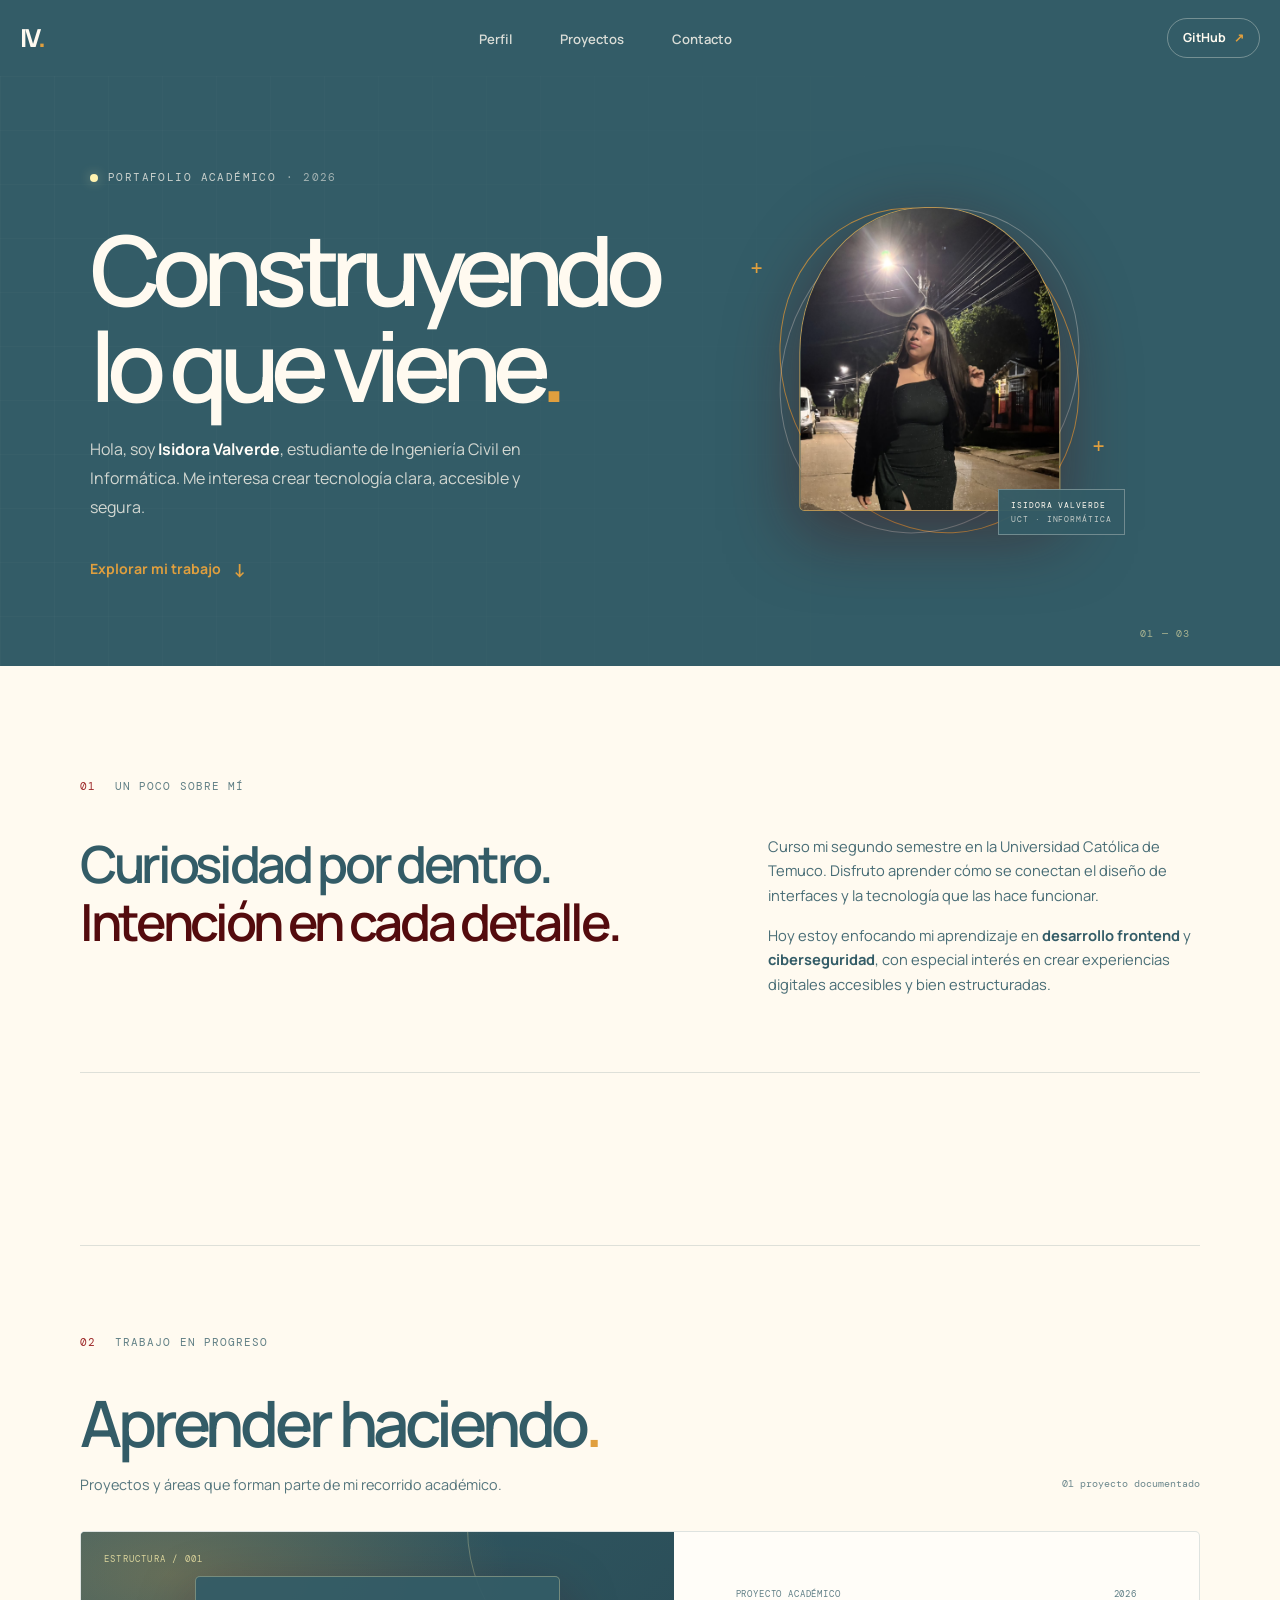
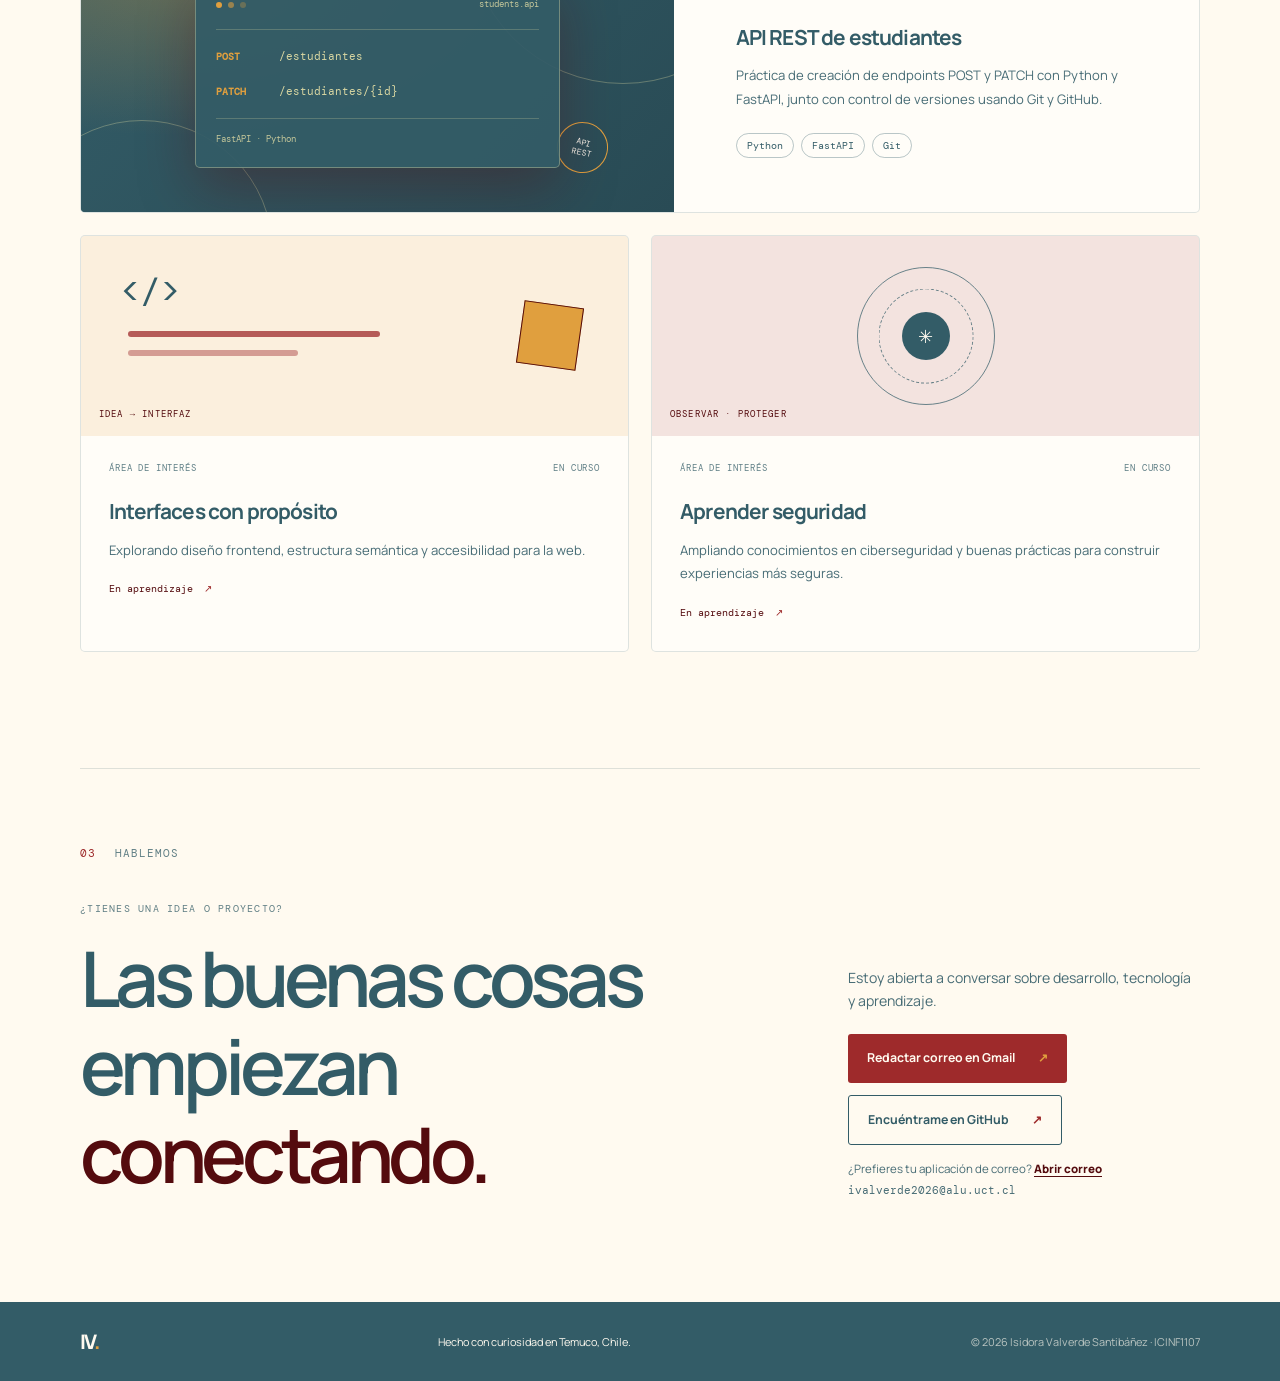
==== commit 40f855a9: "Make email contact open Gmail compose" ====
--- a/index.html
+++ b/index.html
@@ -141,10 +141,11 @@
                 <div class="contact-action">
                     <p>Estoy abierta a conversar sobre desarrollo, tecnología y aprendizaje.</p>
                     <div class="contact-links">
-                        <a class="contact-button email-button" href="mailto:ivalverde2026@alu.uct.cl">Escríbeme por correo <span aria-hidden="true">↗</span></a>
+                        <a class="contact-button email-button" href="https://mail.google.com/mail/?view=cm&amp;fs=1&amp;to=ivalverde2026%40alu.uct.cl" target="_blank" rel="noopener noreferrer">Redactar correo en Gmail <span aria-hidden="true">↗</span></a>
                         <a class="contact-button github-button" href="https://github.com/isidoraavs" target="_blank" rel="noopener noreferrer">Encuéntrame en GitHub <span aria-hidden="true">↗</span></a>
                     </div>
-                    <p class="contact-email">ivalverde2026@alu.uct.cl</p>
+                    <p class="contact-email">¿Prefieres tu aplicación de correo? <a href="mailto:ivalverde2026@alu.uct.cl">Abrir correo</a></p>
+                    <p class="contact-address">ivalverde2026@alu.uct.cl</p>
                 </div>
             </div>
         </section>
--- a/css/style.css
+++ b/css/style.css
@@ -160,7 +160,9 @@
 .github-button { border: 1px solid var(--ink); background: transparent; color: var(--ink); }
 .github-button span { color: var(--red); }
 .github-button:hover { background: var(--ink); color: var(--paper); }
-.contact-email { margin-top: 14px !important; margin-bottom: 0 !important; font: .69rem var(--mono); }
+.contact-email { margin-top: 14px !important; margin-bottom: 5px !important; font-size: .72rem !important; }
+.contact-email a { color: var(--burgundy); font-weight: 800; text-underline-offset: 3px; }
+.contact-address { margin: 0 !important; color: rgba(51,92,103,.75); font: .68rem var(--mono) !important; }
 .site-footer { display: flex; align-items: center; justify-content: space-between; gap: 16px; padding: 23px max(24px, calc((100vw - 1120px) / 2)); background: var(--ink); color: var(--paper); }
 .footer-mark { font-size: 1.25rem; }.site-footer p { margin: 0; font-size: .68rem; }.footer-copy { color: rgba(255,250,240,.66); text-align: right; }
 
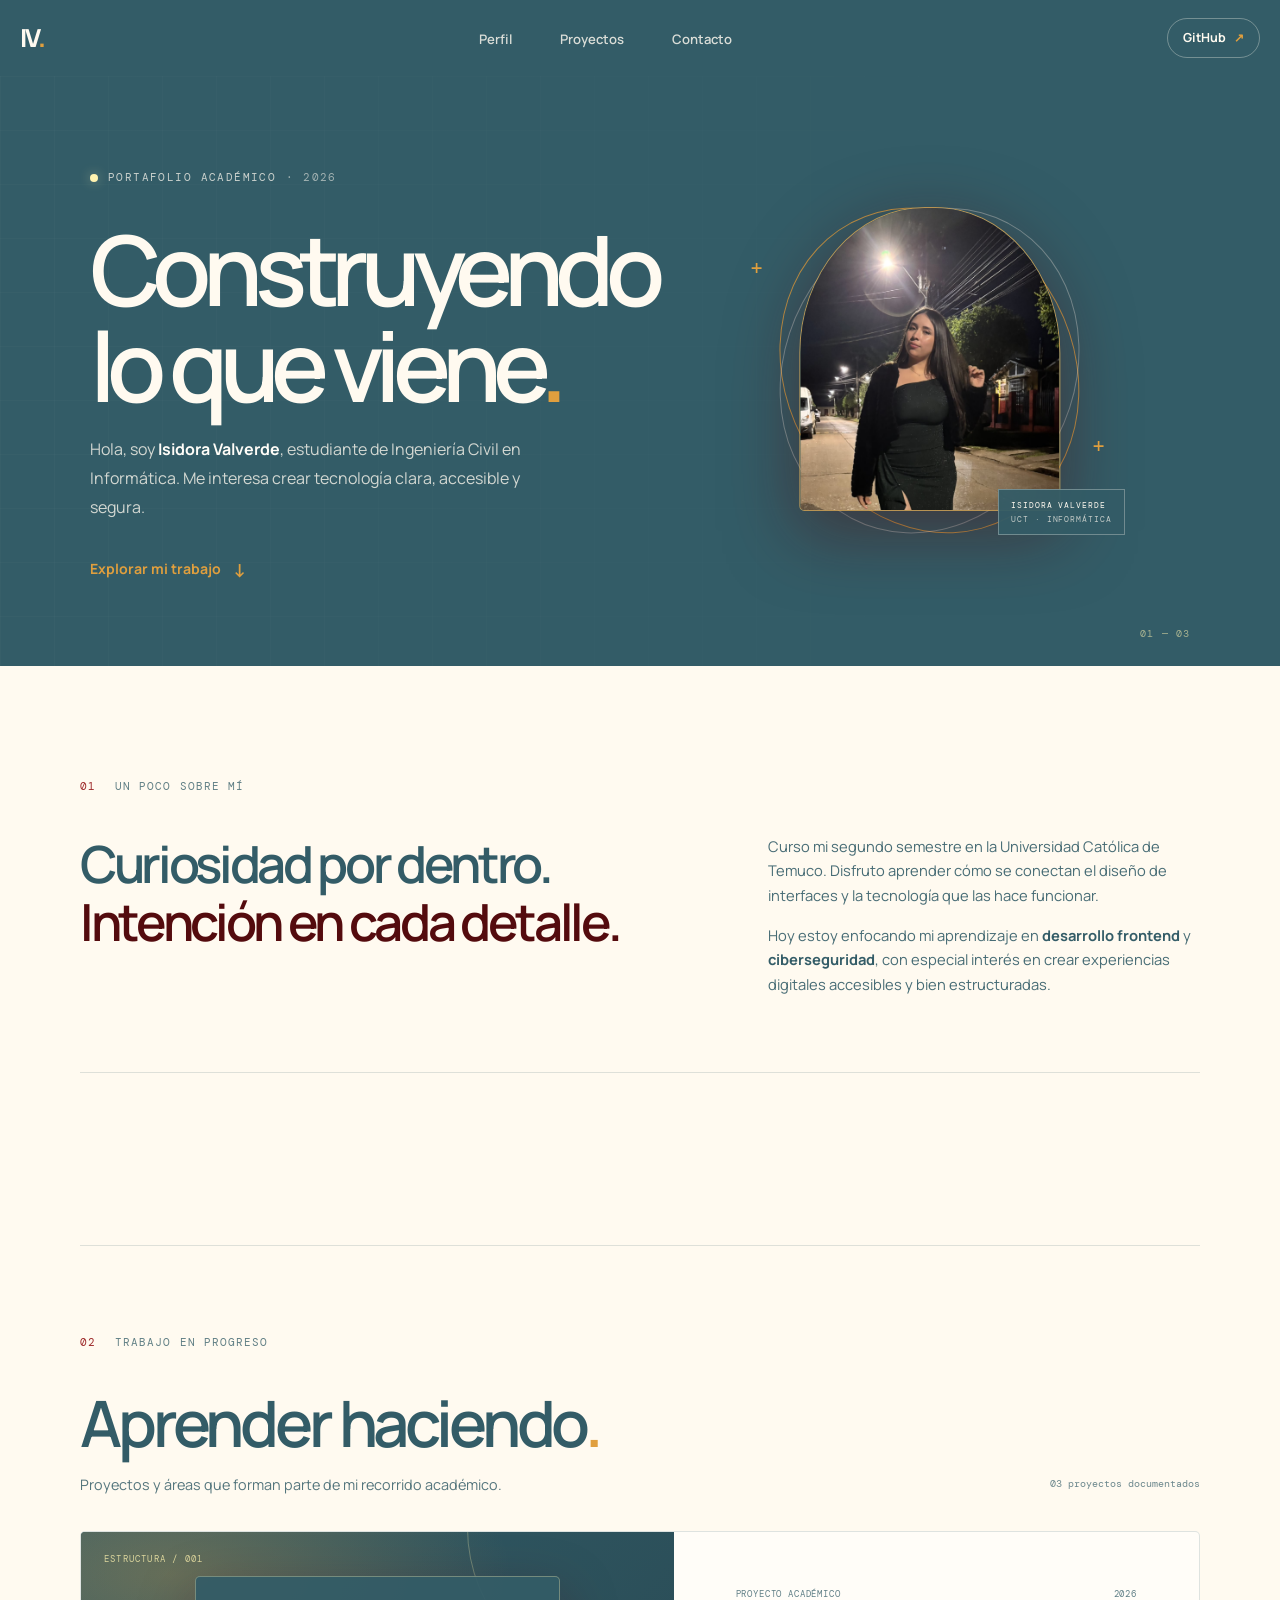
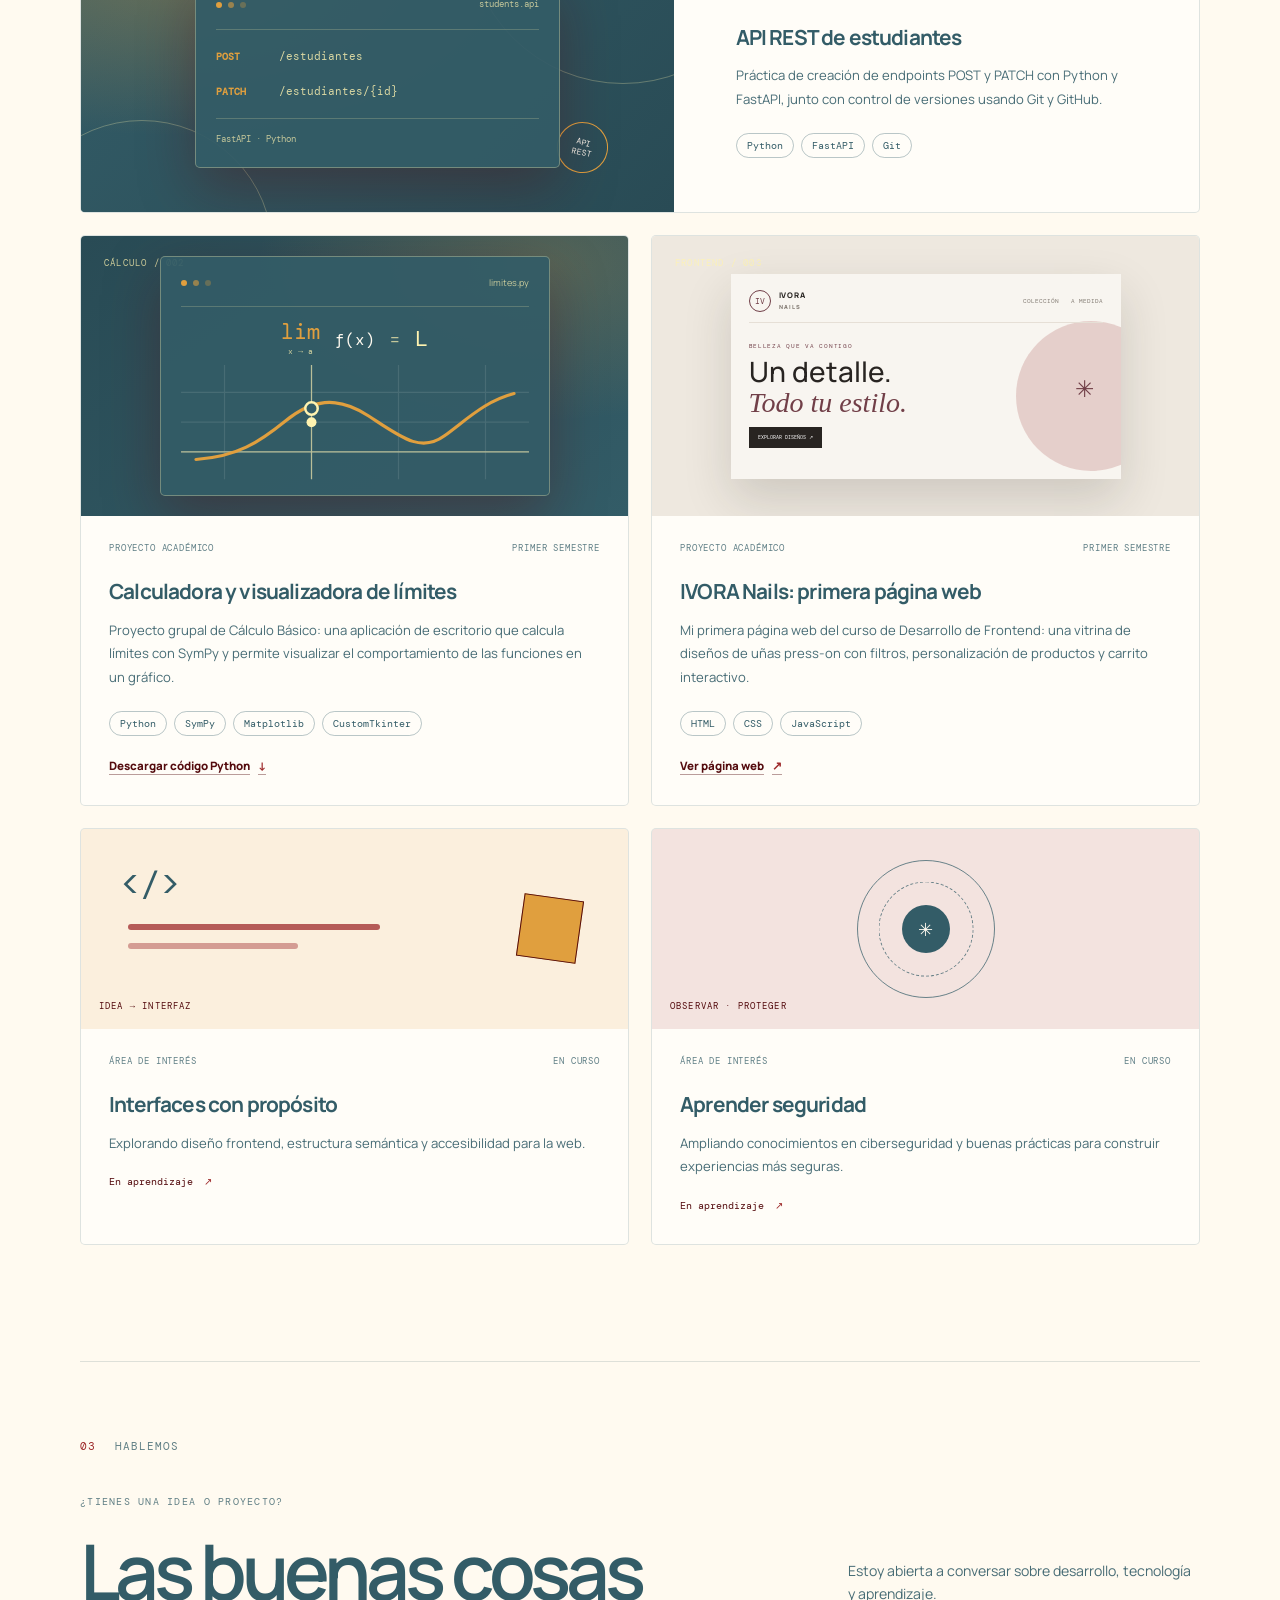
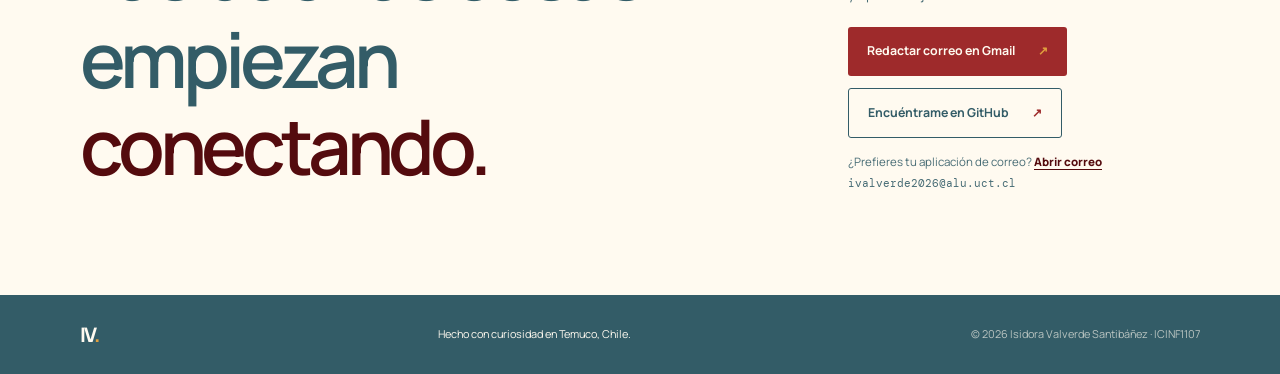
==== commit af2d1c22: "Show academic projects in portfolio Co-authored-by: Copilot <223556219+Copilot@users.noreply.github." ====
--- a/index.html
+++ b/index.html
@@ -1,178 +1,396 @@
-<!DOCTYPE html>
+<!doctype html>
 <html lang="es">
-<head>
-    <meta charset="UTF-8">
-    <meta name="viewport" content="width=device-width, initial-scale=1.0">
-    <meta name="theme-color" content="#335c67">
-    <meta name="description" content="Portafolio académico de Isidora Valverde Santibáñez, estudiante de Ingeniería Civil en Informática interesada en frontend y ciberseguridad.">
+  <head>
+    <meta charset="UTF-8" />
+    <meta name="viewport" content="width=device-width, initial-scale=1.0" />
+    <meta name="theme-color" content="#335c67" />
+    <meta
+      name="description"
+      content="Portafolio académico de Isidora Valverde Santibáñez, estudiante de Ingeniería Civil en Informática interesada en frontend y ciberseguridad."
+    />
     <title>Isidora Valverde — Portafolio académico</title>
-    <link rel="preconnect" href="https://fonts.googleapis.com">
-    <link rel="preconnect" href="https://fonts.gstatic.com" crossorigin>
-    <link href="https://fonts.googleapis.com/css2?family=DM+Mono:wght@400;500&family=Manrope:wght@400;500;600;700;800&display=swap" rel="stylesheet">
-    <link rel="stylesheet" href="css/style.css">
-</head>
-<body>
+    <link rel="preconnect" href="https://fonts.googleapis.com" />
+    <link rel="preconnect" href="https://fonts.gstatic.com" crossorigin />
+    <link
+      href="https://fonts.googleapis.com/css2?family=DM+Mono:wght@400;500&family=Manrope:wght@400;500;600;700;800&display=swap"
+      rel="stylesheet"
+    />
+    <link rel="stylesheet" href="css/style.css" />
+  </head>
+  <body>
     <a class="skip-link" href="#contenido">Saltar al contenido</a>
 
+    <!-- Navegacion principal del portafolio -->
     <header class="site-header">
-        <div class="header-inner">
-            <a class="wordmark" href="#inicio" aria-label="Isidora Valverde, inicio">IV<span>.</span></a>
-            <nav aria-label="Navegación principal">
-                <ul class="nav-list">
-                    <li><a href="#perfil">Perfil</a></li>
-                    <li><a href="#proyectos">Proyectos</a></li>
-                    <li><a href="#contacto">Contacto</a></li>
-                </ul>
-            </nav>
-            <a class="header-cta" href="https://github.com/isidoraavs" target="_blank" rel="noopener noreferrer">
-                GitHub <span aria-hidden="true">↗</span>
-            </a>
-        </div>
+      <div class="header-inner">
+        <a class="wordmark" href="#inicio" aria-label="Isidora Valverde, inicio"
+          >IV<span>.</span></a
+        >
+        <nav aria-label="Navegación principal">
+          <ul class="nav-list">
+            <li><a href="#perfil">Perfil</a></li>
+            <li><a href="#proyectos">Proyectos</a></li>
+            <li><a href="#contacto">Contacto</a></li>
+          </ul>
+        </nav>
+        <a
+          class="header-cta"
+          href="https://github.com/isidoraavs"
+          target="_blank"
+          rel="noopener noreferrer"
+        >
+          GitHub <span aria-hidden="true">↗</span>
+        </a>
+      </div>
     </header>
 
     <main id="contenido">
-        <section class="hero" id="inicio" aria-labelledby="hero-title">
-            <div class="hero-grid" aria-hidden="true"></div>
-            <div class="hero-content">
-                <p class="eyebrow"><span class="status-dot"></span> PORTAFOLIO ACADÉMICO <span class="eyebrow-year">· 2026</span></p>
-                <h1 id="hero-title">Construyendo<br>lo que viene<span class="hero-period">.</span></h1>
-                <p class="hero-intro">Hola, soy <strong>Isidora Valverde</strong>, estudiante de Ingeniería Civil en Informática. Me interesa crear tecnología clara, accesible y segura.</p>
-                <a class="text-link" href="#proyectos">Explorar mi trabajo <span aria-hidden="true">↓</span></a>
-            </div>
-            <figure class="hero-art">
-                <div class="photo-orbit orbit-one" aria-hidden="true"></div>
-                <div class="photo-orbit orbit-two" aria-hidden="true"></div>
-                <div class="photo-orbit orbit-three" aria-hidden="true"></div>
-                <img class="hero-photo" src="img/isidora-valverde.jpeg" alt="Isidora Valverde, estudiante de Ingeniería Civil en Informática.">
-                <figcaption class="photo-caption"><span>ISIDORA VALVERDE</span><span>UCT · INFORMÁTICA</span></figcaption>
-                <span class="photo-cross cross-one" aria-hidden="true">+</span>
-                <span class="photo-cross cross-two" aria-hidden="true">+</span>
-            </figure>
-            <div class="hero-index" aria-hidden="true">01 — 03</div>
-        </section>
-
-        <section class="profile section-shell" id="perfil" aria-labelledby="profile-title">
-            <div class="section-kicker"><span>01</span><span>UN POCO SOBRE MÍ</span></div>
-            <div class="profile-copy">
-                <h2 id="profile-title">Curiosidad por dentro.<br><span>Intención en cada detalle.</span></h2>
-                <div class="profile-description">
-                    <p>Curso mi segundo semestre en la Universidad Católica de Temuco. Disfruto aprender cómo se conectan el diseño de interfaces y la tecnología que las hace funcionar.</p>
-                    <p>Hoy estoy enfocando mi aprendizaje en <strong>desarrollo frontend</strong> y <strong>ciberseguridad</strong>, con especial interés en crear experiencias digitales accesibles y bien estructuradas.</p>
-                </div>
-            </div>
-            <ul class="interest-list" aria-label="Áreas de interés">
-                <li><span>01</span> Desarrollo frontend</li>
-                <li><span>02</span> Ciberseguridad</li>
-                <li><span>03</span> Accesibilidad web</li>
-            </ul>
-        </section>
-
-        <section class="projects section-shell" id="proyectos" aria-labelledby="projects-title">
-            <div class="section-kicker"><span>02</span><span>TRABAJO EN PROGRESO</span></div>
-            <div class="projects-heading">
-                <div>
-                    <h2 id="projects-title">Aprender haciendo<span class="hero-period">.</span></h2>
-                    <p>Proyectos y áreas que forman parte de mi recorrido académico.</p>
-                </div>
-                <span class="project-count">01 proyecto documentado</span>
-            </div>
-
-            <div class="project-grid">
-                <article class="project-card project-featured">
-                    <div class="project-art api-art" aria-hidden="true">
-                        <span class="art-caption">ESTRUCTURA / 001</span>
-                        <div class="api-window">
-                            <div class="window-dots"><i></i><i></i><i></i><span>students.api</span></div>
-                            <p><b>POST</b> <span>/estudiantes</span></p>
-                            <p><b>PATCH</b> <span>/estudiantes/{id}</span></p>
-                            <div class="api-line"></div>
-                            <small>FastAPI · Python</small>
-                        </div>
-                        <span class="art-stamp">API<br>REST</span>
-                    </div>
-                    <div class="project-body">
-                        <div class="project-meta"><span>PROYECTO ACADÉMICO</span><span>2026</span></div>
-                        <h3>API REST de estudiantes</h3>
-                        <p>Práctica de creación de endpoints POST y PATCH con Python y FastAPI, junto con control de versiones usando Git y GitHub.</p>
-                        <ul class="tag-list" aria-label="Tecnologías utilizadas">
-                            <li>Python</li><li>FastAPI</li><li>Git</li>
-                        </ul>
-                    </div>
-                </article>
-
-                <article class="project-card project-note">
-                    <div class="note-graphic frontend-graphic" aria-hidden="true">
-                        <span class="graphic-bracket">&lt;/&gt;</span>
-                        <span class="graphic-line line-a"></span><span class="graphic-line line-b"></span>
-                        <span class="graphic-block"></span>
-                        <span class="graphic-caption">IDEA → INTERFAZ</span>
-                    </div>
-                    <div class="project-body">
-                        <div class="project-meta"><span>ÁREA DE INTERÉS</span><span>EN CURSO</span></div>
-                        <h3>Interfaces con propósito</h3>
-                        <p>Explorando diseño frontend, estructura semántica y accesibilidad para la web.</p>
-                        <span class="note-label">En aprendizaje <span aria-hidden="true">↗</span></span>
-                    </div>
-                </article>
-
-                <article class="project-card project-note">
-                    <div class="note-graphic security-graphic" aria-hidden="true">
-                        <span class="security-ring ring-a"></span><span class="security-ring ring-b"></span>
-                        <span class="security-shield">✳</span>
-                        <span class="graphic-caption">OBSERVAR · PROTEGER</span>
-                    </div>
-                    <div class="project-body">
-                        <div class="project-meta"><span>ÁREA DE INTERÉS</span><span>EN CURSO</span></div>
-                        <h3>Aprender seguridad</h3>
-                        <p>Ampliando conocimientos en ciberseguridad y buenas prácticas para construir experiencias más seguras.</p>
-                        <span class="note-label">En aprendizaje <span aria-hidden="true">↗</span></span>
-                    </div>
-                </article>
-            </div>
-        </section>
-
-        <section class="contact section-shell" id="contacto" aria-labelledby="contact-title">
-            <div class="section-kicker"><span>03</span><span>HABLEMOS</span></div>
-            <div class="contact-content">
-                <div>
-                    <p class="contact-overline">¿TIENES UNA IDEA O PROYECTO?</p>
-                    <h2 id="contact-title">Las buenas cosas<br>empiezan <span>conectando.</span></h2>
-                </div>
-                <div class="contact-action">
-                    <p>Estoy abierta a conversar sobre desarrollo, tecnología y aprendizaje.</p>
-                    <div class="contact-links">
-                        <a class="contact-button email-button" href="https://mail.google.com/mail/?view=cm&amp;fs=1&amp;to=ivalverde2026%40alu.uct.cl" target="_blank" rel="noopener noreferrer">Redactar correo en Gmail <span aria-hidden="true">↗</span></a>
-                        <a class="contact-button github-button" href="https://github.com/isidoraavs" target="_blank" rel="noopener noreferrer">Encuéntrame en GitHub <span aria-hidden="true">↗</span></a>
-                    </div>
-                    <p class="contact-email">¿Prefieres tu aplicación de correo? <a href="mailto:ivalverde2026@alu.uct.cl">Abrir correo</a></p>
-                    <p class="contact-address">ivalverde2026@alu.uct.cl</p>
-                </div>
-            </div>
-        </section>
+      <!-- Presentacion y perfil -->
+      <section class="hero" id="inicio" aria-labelledby="hero-title">
+        <div class="hero-grid" aria-hidden="true"></div>
+        <div class="hero-content">
+          <p class="eyebrow">
+            <span class="status-dot"></span> PORTAFOLIO ACADÉMICO
+            <span class="eyebrow-year">· 2026</span>
+          </p>
+          <h1 id="hero-title">
+            Construyendo<br />lo que viene<span class="hero-period">.</span>
+          </h1>
+          <p class="hero-intro">
+            Hola, soy <strong>Isidora Valverde</strong>, estudiante de
+            Ingeniería Civil en Informática. Me interesa crear tecnología clara,
+            accesible y segura.
+          </p>
+          <a class="text-link" href="#proyectos"
+            >Explorar mi trabajo <span aria-hidden="true">↓</span></a
+          >
+        </div>
+        <figure class="hero-art">
+          <div class="photo-orbit orbit-one" aria-hidden="true"></div>
+          <div class="photo-orbit orbit-two" aria-hidden="true"></div>
+          <div class="photo-orbit orbit-three" aria-hidden="true"></div>
+          <img
+            class="hero-photo"
+            src="img/isidora-valverde.jpeg"
+            alt="Isidora Valverde, estudiante de Ingeniería Civil en Informática."
+          />
+          <figcaption class="photo-caption">
+            <span>ISIDORA VALVERDE</span><span>UCT · INFORMÁTICA</span>
+          </figcaption>
+          <span class="photo-cross cross-one" aria-hidden="true">+</span>
+          <span class="photo-cross cross-two" aria-hidden="true">+</span>
+        </figure>
+        <div class="hero-index" aria-hidden="true">01 — 03</div>
+      </section>
+
+      <section
+        class="profile section-shell"
+        id="perfil"
+        aria-labelledby="profile-title"
+      >
+        <div class="section-kicker">
+          <span>01</span><span>UN POCO SOBRE MÍ</span>
+        </div>
+        <div class="profile-copy">
+          <h2 id="profile-title">
+            Curiosidad por dentro.<br /><span>Intención en cada detalle.</span>
+          </h2>
+          <div class="profile-description">
+            <p>
+              Curso mi segundo semestre en la Universidad Católica de Temuco.
+              Disfruto aprender cómo se conectan el diseño de interfaces y la
+              tecnología que las hace funcionar.
+            </p>
+            <p>
+              Hoy estoy enfocando mi aprendizaje en
+              <strong>desarrollo frontend</strong> y
+              <strong>ciberseguridad</strong>, con especial interés en crear
+              experiencias digitales accesibles y bien estructuradas.
+            </p>
+          </div>
+        </div>
+        <ul class="interest-list" aria-label="Áreas de interés">
+          <li><span>01</span> Desarrollo frontend</li>
+          <li><span>02</span> Ciberseguridad</li>
+          <li><span>03</span> Accesibilidad web</li>
+        </ul>
+      </section>
+
+      <!-- Proyectos realizados y areas de interes -->
+      <section
+        class="projects section-shell"
+        id="proyectos"
+        aria-labelledby="projects-title"
+      >
+        <div class="section-kicker">
+          <span>02</span><span>TRABAJO EN PROGRESO</span>
+        </div>
+        <div class="projects-heading">
+          <div>
+            <h2 id="projects-title">
+              Aprender haciendo<span class="hero-period">.</span>
+            </h2>
+            <p>Proyectos y áreas que forman parte de mi recorrido académico.</p>
+          </div>
+          <span class="project-count">03 proyectos documentados</span>
+        </div>
+
+        <div class="project-grid">
+          <article class="project-card project-featured">
+            <div class="project-art api-art" aria-hidden="true">
+              <span class="art-caption">ESTRUCTURA / 001</span>
+              <div class="api-window">
+                <div class="window-dots">
+                  <i></i><i></i><i></i><span>students.api</span>
+                </div>
+                <p><b>POST</b> <span>/estudiantes</span></p>
+                <p><b>PATCH</b> <span>/estudiantes/{id}</span></p>
+                <div class="api-line"></div>
+                <small>FastAPI · Python</small>
+              </div>
+              <span class="art-stamp">API<br />REST</span>
+            </div>
+            <div class="project-body">
+              <div class="project-meta">
+                <span>PROYECTO ACADÉMICO</span><span>2026</span>
+              </div>
+              <h3>API REST de estudiantes</h3>
+              <p>
+                Práctica de creación de endpoints POST y PATCH con Python y
+                FastAPI, junto con control de versiones usando Git y GitHub.
+              </p>
+              <ul class="tag-list" aria-label="Tecnologías utilizadas">
+                <li>Python</li>
+                <li>FastAPI</li>
+                <li>Git</li>
+              </ul>
+            </div>
+          </article>
+
+          <article class="project-card">
+            <div class="project-art limits-art" aria-hidden="true">
+              <span class="art-caption">CÁLCULO / 002</span>
+              <div class="limit-window">
+                <div class="window-dots">
+                  <i></i><i></i><i></i><span>limites.py</span>
+                </div>
+                <div class="limit-equation">
+                  <span class="limit-operator">lim<small>x → a</small></span>
+                  <span>f(x)</span><span class="limit-equals">=</span
+                  ><span class="limit-result">L</span>
+                </div>
+                <svg class="limit-graph" viewBox="0 0 280 92" focusable="false">
+                  <path
+                    class="graph-grid"
+                    d="M0 22H280M0 46H280M0 70H280M35 0V92M105 0V92M175 0V92M245 0V92"
+                  ></path>
+                  <path class="graph-axis" d="M0 70H280M105 0V92"></path>
+                  <path
+                    class="graph-curve"
+                    d="M12 76C45 74 63 62 84 45S125 24 151 41s42 30 61 16 33-28 56-34"
+                  ></path>
+                  <circle class="graph-hole" cx="105" cy="35" r="5"></circle>
+                  <circle class="graph-point" cx="105" cy="46" r="4"></circle>
+                </svg>
+              </div>
+            </div>
+            <div class="project-body">
+              <div class="project-meta">
+                <span>PROYECTO ACADÉMICO</span><span>PRIMER SEMESTRE</span>
+              </div>
+              <h3>Calculadora y visualizadora de límites</h3>
+              <p>
+                Proyecto grupal de Cálculo Básico: una aplicación de escritorio
+                que calcula límites con SymPy y permite visualizar el
+                comportamiento de las funciones en un gráfico.
+              </p>
+              <ul class="tag-list" aria-label="Tecnologías utilizadas">
+                <li>Python</li>
+                <li>SymPy</li>
+                <li>Matplotlib</li>
+                <li>CustomTkinter</li>
+              </ul>
+              <a
+                class="project-link"
+                href="proyectos/calculadora_limites.py"
+                download
+                >Descargar código Python <span aria-hidden="true">↓</span></a
+              >
+            </div>
+          </article>
+
+          <article class="project-card">
+            <div class="project-art nails-art" aria-hidden="true">
+              <span class="art-caption">FRONTEND / 003</span>
+              <div class="nails-preview">
+                <div class="nails-preview-nav">
+                  <span class="nails-preview-mark">IV</span>
+                  <span class="nails-preview-brand"
+                    >IVORA <small>NAILS</small></span
+                  >
+                  <span class="nails-preview-menu"
+                    >COLECCIÓN&nbsp;&nbsp; A MEDIDA</span
+                  >
+                </div>
+                <div class="nails-preview-content">
+                  <span>BELLEZA QUE VA CONTIGO</span>
+                  <strong>Un detalle.<br /><em>Todo tu estilo.</em></strong>
+                  <small>EXPLORAR DISEÑOS ↗</small>
+                </div>
+                <span class="nails-preview-flower">✳</span>
+              </div>
+            </div>
+            <div class="project-body">
+              <div class="project-meta">
+                <span>PROYECTO ACADÉMICO</span><span>PRIMER SEMESTRE</span>
+              </div>
+              <h3>IVORA Nails: primera página web</h3>
+              <p>
+                Mi primera página web del curso de Desarrollo de Frontend: una
+                vitrina de diseños de uñas press-on con filtros, personalización
+                de productos y carrito interactivo.
+              </p>
+              <ul class="tag-list" aria-label="Tecnologías utilizadas">
+                <li>HTML</li>
+                <li>CSS</li>
+                <li>JavaScript</li>
+              </ul>
+              <a
+                class="project-link"
+                href="proyectos/ivora-nails/index.html"
+                target="_blank"
+                rel="noopener noreferrer"
+                >Ver página web <span aria-hidden="true">↗</span></a
+              >
+            </div>
+          </article>
+
+          <article class="project-card project-note">
+            <div class="note-graphic frontend-graphic" aria-hidden="true">
+              <span class="graphic-bracket">&lt;/&gt;</span>
+              <span class="graphic-line line-a"></span
+              ><span class="graphic-line line-b"></span>
+              <span class="graphic-block"></span>
+              <span class="graphic-caption">IDEA → INTERFAZ</span>
+            </div>
+            <div class="project-body">
+              <div class="project-meta">
+                <span>ÁREA DE INTERÉS</span><span>EN CURSO</span>
+              </div>
+              <h3>Interfaces con propósito</h3>
+              <p>
+                Explorando diseño frontend, estructura semántica y accesibilidad
+                para la web.
+              </p>
+              <span class="note-label"
+                >En aprendizaje <span aria-hidden="true">↗</span></span
+              >
+            </div>
+          </article>
+
+          <article class="project-card project-note">
+            <div class="note-graphic security-graphic" aria-hidden="true">
+              <span class="security-ring ring-a"></span
+              ><span class="security-ring ring-b"></span>
+              <span class="security-shield">✳</span>
+              <span class="graphic-caption">OBSERVAR · PROTEGER</span>
+            </div>
+            <div class="project-body">
+              <div class="project-meta">
+                <span>ÁREA DE INTERÉS</span><span>EN CURSO</span>
+              </div>
+              <h3>Aprender seguridad</h3>
+              <p>
+                Ampliando conocimientos en ciberseguridad y buenas prácticas
+                para construir experiencias más seguras.
+              </p>
+              <span class="note-label"
+                >En aprendizaje <span aria-hidden="true">↗</span></span
+              >
+            </div>
+          </article>
+        </div>
+      </section>
+
+      <!-- Informacion de contacto -->
+      <section
+        class="contact section-shell"
+        id="contacto"
+        aria-labelledby="contact-title"
+      >
+        <div class="section-kicker"><span>03</span><span>HABLEMOS</span></div>
+        <div class="contact-content">
+          <div>
+            <p class="contact-overline">¿TIENES UNA IDEA O PROYECTO?</p>
+            <h2 id="contact-title">
+              Las buenas cosas<br />empiezan <span>conectando.</span>
+            </h2>
+          </div>
+          <div class="contact-action">
+            <p>
+              Estoy abierta a conversar sobre desarrollo, tecnología y
+              aprendizaje.
+            </p>
+            <div class="contact-links">
+              <a
+                class="contact-button email-button"
+                href="https://mail.google.com/mail/?view=cm&amp;fs=1&amp;to=ivalverde2026%40alu.uct.cl"
+                target="_blank"
+                rel="noopener noreferrer"
+                >Redactar correo en Gmail <span aria-hidden="true">↗</span></a
+              >
+              <a
+                class="contact-button github-button"
+                href="https://github.com/isidoraavs"
+                target="_blank"
+                rel="noopener noreferrer"
+                >Encuéntrame en GitHub <span aria-hidden="true">↗</span></a
+              >
+            </div>
+            <p class="contact-email">
+              ¿Prefieres tu aplicación de correo?
+              <a href="mailto:ivalverde2026@alu.uct.cl">Abrir correo</a>
+            </p>
+            <p class="contact-address">ivalverde2026@alu.uct.cl</p>
+          </div>
+        </div>
+      </section>
     </main>
 
     <footer class="site-footer">
-        <a class="wordmark footer-mark" href="#inicio" aria-label="Volver al inicio">IV<span>.</span></a>
-        <p>Hecho con curiosidad en Temuco, Chile.</p>
-        <p class="footer-copy">© 2026 Isidora Valverde Santibáñez · ICINF1107</p>
+      <a
+        class="wordmark footer-mark"
+        href="#inicio"
+        aria-label="Volver al inicio"
+        >IV<span>.</span></a
+      >
+      <p>Hecho con curiosidad en Temuco, Chile.</p>
+      <p class="footer-copy">© 2026 Isidora Valverde Santibáñez · ICINF1107</p>
     </footer>
     <script>
-    const reduceMotion = window.matchMedia("(prefers-reduced-motion: reduce)").matches;
-
-    if (!reduceMotion && "IntersectionObserver" in window) {
-        const revealItems = document.querySelectorAll(".profile, .projects, .contact, .project-card, .interest-list li");
-        const revealObserver = new IntersectionObserver((entries, observer) => {
+      const reduceMotion = window.matchMedia(
+        "(prefers-reduced-motion: reduce)",
+      ).matches;
+
+      if (!reduceMotion && "IntersectionObserver" in window) {
+        const revealItems = document.querySelectorAll(
+          ".profile, .projects, .contact, .project-card, .interest-list li",
+        );
+        const revealObserver = new IntersectionObserver(
+          (entries, observer) => {
             entries.forEach((entry) => {
-                if (entry.isIntersecting) {
-                    entry.target.classList.add("is-visible");
-                    observer.unobserve(entry.target);
-                }
+              if (entry.isIntersecting) {
+                entry.target.classList.add("is-visible");
+                observer.unobserve(entry.target);
+              }
             });
-        }, { threshold: 0.12, rootMargin: "0px 0px -24px 0px" });
+          },
+          { threshold: 0.12, rootMargin: "0px 0px -24px 0px" },
+        );
 
         document.documentElement.classList.add("has-scroll-reveal");
         revealItems.forEach((item) => revealObserver.observe(item));
-    }
+      }
     </script>
-</body>
-</html>+  </body>
+</html>
--- a/css/style.css
+++ b/css/style.css
@@ -1,200 +1,1156 @@
 :root {
-    color-scheme: light;
-    --ink: #335c67;
-    --ink-soft: #540b0e;
-    --paper: #fffaf0;
-    --white: #fffdf8;
-    --yellow: #fff3b0;
-    --acid: #e09f3e;
-    --red: #9e2a2b;
-    --burgundy: #540b0e;
-    --line: rgba(51, 92, 103, .16);
-    --muted: rgba(51, 92, 103, .72);
-    --mono: 'DM Mono', monospace;
-    --sans: 'Manrope', 'Segoe UI', sans-serif;
+  color-scheme: light;
+  --ink: #335c67;
+  --ink-soft: #540b0e;
+  --paper: #fffaf0;
+  --white: #fffdf8;
+  --yellow: #fff3b0;
+  --acid: #e09f3e;
+  --red: #9e2a2b;
+  --burgundy: #540b0e;
+  --line: rgba(51, 92, 103, 0.16);
+  --muted: rgba(51, 92, 103, 0.72);
+  --mono: "DM Mono", monospace;
+  --sans: "Manrope", "Segoe UI", sans-serif;
 }
 
-* { box-sizing: border-box; }
-html { scroll-behavior: smooth; scroll-padding-top: 80px; }
-body { margin: 0; background: var(--paper); color: var(--ink); font-family: var(--sans); line-height: 1.65; -webkit-font-smoothing: antialiased; }
-a { color: inherit; }
-a:focus-visible { outline: 3px solid var(--red); outline-offset: 5px; border-radius: 2px; }
-::selection { color: var(--ink); background: var(--acid); }
+/* Base y accesibilidad */
+* {
+  box-sizing: border-box;
+}
+html {
+  scroll-behavior: smooth;
+  scroll-padding-top: 80px;
+}
+body {
+  margin: 0;
+  background: var(--paper);
+  color: var(--ink);
+  font-family: var(--sans);
+  line-height: 1.65;
+  -webkit-font-smoothing: antialiased;
+}
+a {
+  color: inherit;
+}
+a:focus-visible {
+  outline: 3px solid var(--red);
+  outline-offset: 5px;
+  border-radius: 2px;
+}
+::selection {
+  color: var(--ink);
+  background: var(--acid);
+}
 
-.skip-link { position: absolute; z-index: 10; top: 12px; left: 12px; padding: 10px 16px; transform: translateY(-150%); background: var(--acid); color: var(--ink); font-weight: 800; }
-.skip-link:focus { transform: translateY(0); }
-.site-header { position: relative; z-index: 2; background: var(--ink); color: var(--paper); }
-.header-inner { width: min(100% - 40px, 1240px); min-height: 76px; margin: auto; display: flex; align-items: center; justify-content: space-between; gap: 24px; }
-.wordmark { color: var(--paper); text-decoration: none; font-size: 1.55rem; font-weight: 800; letter-spacing: -.09em; }
-.wordmark span { color: var(--acid); }
-.nav-list { display: flex; gap: clamp(18px, 4vw, 48px); list-style: none; margin: 0; padding: 0; }
-.nav-list a { color: rgba(255, 250, 240, .82); text-decoration: none; font-size: .82rem; font-weight: 600; transition: color .2s ease; }
-.nav-list a:hover, .header-cta:hover { color: var(--acid); }
-.header-cta { border: 1px solid rgba(255, 250, 240, .32); border-radius: 999px; padding: 9px 15px; text-decoration: none; font-size: .78rem; font-weight: 700; transition: color .2s ease, border-color .2s ease; }
-.header-cta span { margin-left: 5px; color: var(--acid); }
+/* Encabezado y navegacion */
+.skip-link {
+  position: absolute;
+  z-index: 10;
+  top: 12px;
+  left: 12px;
+  padding: 10px 16px;
+  transform: translateY(-150%);
+  background: var(--acid);
+  color: var(--ink);
+  font-weight: 800;
+}
+.skip-link:focus {
+  transform: translateY(0);
+}
+.site-header {
+  position: relative;
+  z-index: 2;
+  background: var(--ink);
+  color: var(--paper);
+}
+.header-inner {
+  width: min(100% - 40px, 1240px);
+  min-height: 76px;
+  margin: auto;
+  display: flex;
+  align-items: center;
+  justify-content: space-between;
+  gap: 24px;
+}
+.wordmark {
+  color: var(--paper);
+  text-decoration: none;
+  font-size: 1.55rem;
+  font-weight: 800;
+  letter-spacing: -0.09em;
+}
+.wordmark span {
+  color: var(--acid);
+}
+.nav-list {
+  display: flex;
+  gap: clamp(18px, 4vw, 48px);
+  list-style: none;
+  margin: 0;
+  padding: 0;
+}
+.nav-list a {
+  color: rgba(255, 250, 240, 0.82);
+  text-decoration: none;
+  font-size: 0.82rem;
+  font-weight: 600;
+  transition: color 0.2s ease;
+}
+.nav-list a:hover,
+.header-cta:hover {
+  color: var(--acid);
+}
+.header-cta {
+  border: 1px solid rgba(255, 250, 240, 0.32);
+  border-radius: 999px;
+  padding: 9px 15px;
+  text-decoration: none;
+  font-size: 0.78rem;
+  font-weight: 700;
+  transition:
+    color 0.2s ease,
+    border-color 0.2s ease;
+}
+.header-cta span {
+  margin-left: 5px;
+  color: var(--acid);
+}
 
-.hero { position: relative; min-height: 590px; overflow: hidden; display: grid; grid-template-columns: minmax(0, 1fr) minmax(280px, .9fr); align-items: center; padding: 82px max(7vw, calc((100vw - 1240px) / 2)); background: var(--ink); color: var(--paper); }
-.hero-grid { position: absolute; inset: 0; opacity: .12; background-image: linear-gradient(rgba(255,250,240,.16) 1px, transparent 1px), linear-gradient(90deg, rgba(255,250,240,.16) 1px, transparent 1px); background-size: 54px 54px; mask-image: linear-gradient(90deg, #000, transparent 88%); }
-.hero-content { position: relative; z-index: 1; max-width: 660px; }
-.eyebrow, .section-kicker, .project-meta, .art-caption, .graphic-caption, .contact-overline { font-family: var(--mono); font-size: .68rem; letter-spacing: .13em; }
-.eyebrow { display: flex; align-items: center; gap: 10px; color: rgba(255,250,240,.74); }
-.status-dot { width: 8px; height: 8px; border-radius: 50%; background: var(--yellow); box-shadow: 0 0 12px rgba(255,243,176,.4); }
-.eyebrow-year { color: rgba(255,250,240,.54); }
-.hero h1 { margin: 34px 0 22px; font-size: clamp(3.55rem, 7.6vw, 6.4rem); line-height: .99; font-weight: 600; letter-spacing: -.085em; }
-.hero-period { color: var(--acid); }
-.hero-intro { max-width: 475px; margin: 0; color: rgba(255,250,240,.78); font-size: 1rem; line-height: 1.8; }
-.hero-intro strong { color: var(--white); font-weight: 700; }
-.text-link { display: inline-flex; align-items: center; gap: 12px; margin-top: 32px; color: var(--acid); font-size: .88rem; font-weight: 700; text-decoration: none; }
-.text-link span { font-size: 1.15rem; transition: transform .2s ease; }
-.text-link:hover span { transform: translateY(4px); }
-.hero-art { position: relative; justify-self: center; width: min(36vw, 390px); aspect-ratio: 1; min-width: 280px; }
-.orbit { position: absolute; inset: 10%; border: 1px solid rgba(255,250,240,.24); border-radius: 50%; }
-.orbit-one { transform: scaleX(.72) rotate(45deg); border-color: rgba(224,159,62,.78); }
-.orbit-two { transform: scaleX(.72) rotate(-45deg); border-color: rgba(255,250,240,.2); }
-.orbit-three { inset: 20%; border-color: rgba(255,250,240,.3); }
-.orbit-core { position: absolute; inset: 35%; display: grid; place-items: center; border: 1px solid rgba(224,159,62,.58); border-radius: 50%; background: radial-gradient(circle at 35% 25%, #52717a, #335c67 78%); color: var(--paper); font-family: var(--mono); font-size: 1.35rem; letter-spacing: -.08em; box-shadow: 0 0 55px rgba(224,159,62,.1); }
-.orbit-core i { position: absolute; top: 12%; right: 14%; width: 8px; height: 8px; border-radius: 50%; background: var(--acid); box-shadow: 0 0 16px var(--acid); }
-.orbit-label { position: absolute; color: rgba(255,250,240,.68); font: .58rem var(--mono); letter-spacing: .12em; }
-.label-top { top: 8%; right: 0; }.label-bottom { bottom: 8%; left: 0; }
-.orbit-cross { position: absolute; color: var(--acid); font: 1.4rem var(--mono); }
-.cross-one { top: 26%; left: 5%; }.cross-two { right: 7%; bottom: 25%; }
-.hero-index { position: absolute; right: max(7vw, calc((100vw - 1240px) / 2)); bottom: 26px; color: rgba(255,243,176,.58); font: .62rem var(--mono); letter-spacing: .12em; }
-.hero-content { animation: hero-enter .8s cubic-bezier(.2,.7,.25,1) both; }
-.hero-art { margin: 0; animation: hero-enter .9s .12s cubic-bezier(.2,.7,.25,1) both; }
-.photo-orbit { position: absolute; z-index: 0; inset: 8%; border: 1px solid rgba(255,250,240,.34); border-radius: 50%; pointer-events: none; }
-.photo-orbit.orbit-one { inset: 7% 13%; border-color: rgba(224,159,62,.8); transform: rotate(-28deg); animation: orbit-spin 26s linear infinite; }
-.photo-orbit.orbit-two { inset: 7% 13%; transform: rotate(28deg); animation: orbit-spin 34s linear infinite reverse; }
-.photo-orbit.orbit-three { inset: 17%; border-color: rgba(255,250,240,.24); }
-.hero-photo { position: absolute; z-index: 1; top: 8%; left: 50%; width: 67%; height: 78%; border: 1px solid rgba(224,159,62,.82); border-radius: 48% 48% 5px 5px; object-fit: cover; object-position: center 31%; filter: saturate(.83); transform: translateX(-50%); box-shadow: 0 20px 70px rgba(84,11,14,.5); }
-.photo-caption { position: absolute; z-index: 2; right: 0; bottom: 8%; display: grid; gap: 4px; padding: 10px 12px; border: 1px solid rgba(255,250,240,.3); background: rgba(51,92,103,.94); color: var(--paper); font: .52rem var(--mono); letter-spacing: .11em; }
-.photo-caption span:last-child { color: rgba(255,250,240,.7); font-size: .47rem; }
-.photo-cross { position: absolute; z-index: 2; color: var(--acid); font: 1.4rem var(--mono); animation: cross-glow 2.4s ease-in-out infinite alternate; }
-.cross-one { top: 20%; left: 4%; }.cross-two { right: 5%; bottom: 27%; animation-delay: .8s; }
+/* Portada */
+.hero {
+  position: relative;
+  min-height: 590px;
+  overflow: hidden;
+  display: grid;
+  grid-template-columns: minmax(0, 1fr) minmax(280px, 0.9fr);
+  align-items: center;
+  padding: 82px max(7vw, calc((100vw - 1240px) / 2));
+  background: var(--ink);
+  color: var(--paper);
+}
+.hero-grid {
+  position: absolute;
+  inset: 0;
+  opacity: 0.12;
+  background-image:
+    linear-gradient(rgba(255, 250, 240, 0.16) 1px, transparent 1px),
+    linear-gradient(90deg, rgba(255, 250, 240, 0.16) 1px, transparent 1px);
+  background-size: 54px 54px;
+  mask-image: linear-gradient(90deg, #000, transparent 88%);
+}
+.hero-content {
+  position: relative;
+  z-index: 1;
+  max-width: 660px;
+  animation: hero-enter 0.8s cubic-bezier(0.2, 0.7, 0.25, 1) both;
+}
+.eyebrow,
+.section-kicker,
+.project-meta,
+.art-caption,
+.graphic-caption,
+.contact-overline {
+  font-family: var(--mono);
+  font-size: 0.68rem;
+  letter-spacing: 0.13em;
+}
+.eyebrow {
+  display: flex;
+  align-items: center;
+  gap: 10px;
+  color: rgba(255, 250, 240, 0.74);
+}
+.status-dot {
+  width: 8px;
+  height: 8px;
+  border-radius: 50%;
+  background: var(--yellow);
+  box-shadow: 0 0 12px rgba(255, 243, 176, 0.4);
+}
+.eyebrow-year {
+  color: rgba(255, 250, 240, 0.54);
+}
+.hero h1 {
+  margin: 34px 0 22px;
+  font-size: clamp(3.55rem, 7.6vw, 6.4rem);
+  line-height: 0.99;
+  font-weight: 600;
+  letter-spacing: -0.085em;
+}
+.hero-period {
+  color: var(--acid);
+}
+.hero-intro {
+  max-width: 475px;
+  margin: 0;
+  color: rgba(255, 250, 240, 0.78);
+  font-size: 1rem;
+  line-height: 1.8;
+}
+.hero-intro strong {
+  color: var(--white);
+  font-weight: 700;
+}
+.text-link {
+  display: inline-flex;
+  align-items: center;
+  gap: 12px;
+  margin-top: 32px;
+  color: var(--acid);
+  font-size: 0.88rem;
+  font-weight: 700;
+  text-decoration: none;
+}
+.text-link span {
+  font-size: 1.15rem;
+  transition: transform 0.2s ease;
+}
+.text-link:hover span {
+  transform: translateY(4px);
+}
+.hero-art {
+  position: relative;
+  justify-self: center;
+  width: min(36vw, 390px);
+  aspect-ratio: 1;
+  min-width: 280px;
+  margin: 0;
+  animation: hero-enter 0.9s 0.12s cubic-bezier(0.2, 0.7, 0.25, 1) both;
+}
+.hero-index {
+  position: absolute;
+  right: max(7vw, calc((100vw - 1240px) / 2));
+  bottom: 26px;
+  color: rgba(255, 243, 176, 0.58);
+  font: 0.62rem var(--mono);
+  letter-spacing: 0.12em;
+}
+.photo-orbit {
+  position: absolute;
+  z-index: 0;
+  inset: 8%;
+  border: 1px solid rgba(255, 250, 240, 0.34);
+  border-radius: 50%;
+  pointer-events: none;
+}
+.photo-orbit.orbit-one {
+  inset: 7% 13%;
+  border-color: rgba(224, 159, 62, 0.8);
+  transform: rotate(-28deg);
+  animation: orbit-spin 26s linear infinite;
+}
+.photo-orbit.orbit-two {
+  inset: 7% 13%;
+  transform: rotate(28deg);
+  animation: orbit-spin 34s linear infinite reverse;
+}
+.photo-orbit.orbit-three {
+  inset: 17%;
+  border-color: rgba(255, 250, 240, 0.24);
+}
+.hero-photo {
+  position: absolute;
+  z-index: 1;
+  top: 8%;
+  left: 50%;
+  width: 67%;
+  height: 78%;
+  border: 1px solid rgba(224, 159, 62, 0.82);
+  border-radius: 48% 48% 5px 5px;
+  object-fit: cover;
+  object-position: center 31%;
+  filter: saturate(0.83);
+  transform: translateX(-50%);
+  box-shadow: 0 20px 70px rgba(84, 11, 14, 0.5);
+}
+.photo-caption {
+  position: absolute;
+  z-index: 2;
+  right: 0;
+  bottom: 8%;
+  display: grid;
+  gap: 4px;
+  padding: 10px 12px;
+  border: 1px solid rgba(255, 250, 240, 0.3);
+  background: rgba(51, 92, 103, 0.94);
+  color: var(--paper);
+  font: 0.52rem var(--mono);
+  letter-spacing: 0.11em;
+}
+.photo-caption span:last-child {
+  color: rgba(255, 250, 240, 0.7);
+  font-size: 0.47rem;
+}
+.photo-cross {
+  position: absolute;
+  z-index: 2;
+  color: var(--acid);
+  font: 1.4rem var(--mono);
+  animation: cross-glow 2.4s ease-in-out infinite alternate;
+}
+.cross-one {
+  top: 20%;
+  left: 4%;
+}
+.cross-two {
+  right: 5%;
+  bottom: 27%;
+  animation-delay: 0.8s;
+}
 
 @keyframes hero-enter {
-    from { opacity: 0; transform: translateY(22px); }
-    to { opacity: 1; transform: translateY(0); }
-}
-@keyframes orbit-spin { to { rotate: 360deg; } }
-@keyframes cross-glow { from { opacity: .45; scale: .85; } to { opacity: 1; scale: 1.12; } }
-.has-scroll-reveal .profile, .has-scroll-reveal .projects, .has-scroll-reveal .contact,
-.has-scroll-reveal .project-card, .has-scroll-reveal .interest-list li { opacity: 0; transform: translateY(24px); transition: opacity .65s ease, transform .65s cubic-bezier(.2,.7,.25,1); }
-.has-scroll-reveal .project-card:nth-child(2) { transition-delay: 90ms; }
-.has-scroll-reveal .project-card:nth-child(3) { transition-delay: 180ms; }
-.has-scroll-reveal .interest-list li:nth-child(2) { transition-delay: 90ms; }
-.has-scroll-reveal .interest-list li:nth-child(3) { transition-delay: 180ms; }
-.has-scroll-reveal .is-visible { opacity: 1; transform: translateY(0); }
+  from {
+    opacity: 0;
+    transform: translateY(22px);
+  }
+  to {
+    opacity: 1;
+    transform: translateY(0);
+  }
+}
+@keyframes orbit-spin {
+  to {
+    rotate: 360deg;
+  }
+}
+@keyframes cross-glow {
+  from {
+    opacity: 0.45;
+    scale: 0.85;
+  }
+  to {
+    opacity: 1;
+    scale: 1.12;
+  }
+}
+.has-scroll-reveal .profile,
+.has-scroll-reveal .projects,
+.has-scroll-reveal .contact,
+.has-scroll-reveal .project-card,
+.has-scroll-reveal .interest-list li {
+  opacity: 0;
+  transform: translateY(24px);
+  transition:
+    opacity 0.65s ease,
+    transform 0.65s cubic-bezier(0.2, 0.7, 0.25, 1);
+}
+.has-scroll-reveal .project-card:nth-child(2) {
+  transition-delay: 90ms;
+}
+.has-scroll-reveal .project-card:nth-child(3) {
+  transition-delay: 180ms;
+}
+.has-scroll-reveal .interest-list li:nth-child(2) {
+  transition-delay: 90ms;
+}
+.has-scroll-reveal .interest-list li:nth-child(3) {
+  transition-delay: 180ms;
+}
+.has-scroll-reveal .is-visible {
+  opacity: 1;
+  transform: translateY(0);
+}
 
-.section-shell { width: min(100% - 48px, 1120px); margin-inline: auto; }
-.profile { padding-top: 112px; padding-bottom: 112px; }
-.section-kicker { display: flex; align-items: center; gap: 18px; color: rgba(51,92,103,.78); }
-.section-kicker span:first-child { color: var(--red); }
-.section-kicker span:last-child { letter-spacing: .1em; }
-.profile-copy { display: grid; grid-template-columns: 1.15fr .85fr; gap: 8vw; margin-top: 38px; align-items: start; }
-.profile h2, .projects h2, .contact h2 { margin: 0; font-weight: 600; letter-spacing: -.065em; line-height: 1.14; }
-.profile h2 { font-size: clamp(2rem, 4vw, 3.45rem); }
-.profile h2 span { color: var(--burgundy); }
-.profile-description { color: rgba(51,92,103,.9); font-size: .92rem; }
-.profile-description p { margin: 0 0 16px; }
-.profile-description strong { color: var(--ink); }
-.interest-list { display: grid; grid-template-columns: repeat(3, 1fr); gap: 18px; list-style: none; margin: 60px 0 0; padding: 0; border-top: 1px solid var(--line); }
-.interest-list li { padding-top: 18px; font-size: .82rem; font-weight: 700; }
-.interest-list li span { display: block; margin-bottom: 8px; color: var(--red); font: .65rem var(--mono); }
+/* Perfil y proyectos */
+.section-shell {
+  width: min(100% - 48px, 1120px);
+  margin-inline: auto;
+}
+.profile {
+  padding-top: 112px;
+  padding-bottom: 112px;
+}
+.section-kicker {
+  display: flex;
+  align-items: center;
+  gap: 18px;
+  color: rgba(51, 92, 103, 0.78);
+}
+.section-kicker span:first-child {
+  color: var(--red);
+}
+.section-kicker span:last-child {
+  letter-spacing: 0.1em;
+}
+.profile-copy {
+  display: grid;
+  grid-template-columns: 1.15fr 0.85fr;
+  gap: 8vw;
+  margin-top: 38px;
+  align-items: start;
+}
+.profile h2,
+.projects h2,
+.contact h2 {
+  margin: 0;
+  font-weight: 600;
+  letter-spacing: -0.065em;
+  line-height: 1.14;
+}
+.profile h2 {
+  font-size: clamp(2rem, 4vw, 3.45rem);
+}
+.profile h2 span {
+  color: var(--burgundy);
+}
+.profile-description {
+  color: rgba(51, 92, 103, 0.9);
+  font-size: 0.92rem;
+}
+.profile-description p {
+  margin: 0 0 16px;
+}
+.profile-description strong {
+  color: var(--ink);
+}
+.interest-list {
+  display: grid;
+  grid-template-columns: repeat(3, 1fr);
+  gap: 18px;
+  list-style: none;
+  margin: 60px 0 0;
+  padding: 0;
+  border-top: 1px solid var(--line);
+}
+.interest-list li {
+  padding-top: 18px;
+  font-size: 0.82rem;
+  font-weight: 700;
+}
+.interest-list li span {
+  display: block;
+  margin-bottom: 8px;
+  color: var(--red);
+  font: 0.65rem var(--mono);
+}
 
-.projects { padding-top: 88px; padding-bottom: 116px; border-top: 1px solid var(--line); }
-.projects-heading { display: flex; align-items: end; justify-content: space-between; gap: 24px; margin: 35px 0 34px; }
-.projects h2 { font-size: clamp(2.5rem, 5vw, 4.3rem); }
-.projects-heading p { margin: 13px 0 0; color: rgba(51,92,103,.84); font-size: .9rem; }
-.project-count { flex: none; margin-bottom: 7px; color: rgba(51,92,103,.72); font: .65rem var(--mono); }
-.project-grid { display: grid; grid-template-columns: repeat(2, minmax(0, 1fr)); gap: 22px; align-items: stretch; }
-.project-card { overflow: hidden; border: 1px solid var(--line); border-radius: 5px; background: var(--white); }
-.project-featured { grid-column: 1 / -1; display: grid; grid-template-columns: 1.06fr .94fr; }
-.project-art, .note-graphic { position: relative; min-height: 280px; overflow: hidden; }
-.api-art { display: grid; place-items: center; background: var(--ink); background-image: radial-gradient(ellipse at 15% 15%, rgba(224,159,62,.3), transparent 48%), linear-gradient(135deg, var(--ink), #294b55); }
-.api-art::before, .api-art::after { position: absolute; content: ''; border: 1px solid rgba(255,243,176,.28); border-radius: 50%; }
-.api-art::before { width: 310px; height: 310px; right: -105px; top: -160px; }.api-art::after { width: 260px; height: 260px; bottom: -170px; left: -70px; }
-.art-caption { position: absolute; top: 20px; left: 23px; color: rgba(255,243,176,.78); font-size: .58rem; }
-.api-window { z-index: 1; width: min(76%, 365px); padding: 20px; border: 1px solid rgba(255,243,176,.32); border-radius: 5px; background: rgba(51,92,103,.94); box-shadow: 0 20px 55px rgba(84,11,14,.35); font-family: var(--mono); }
-.window-dots { display: flex; align-items: center; gap: 6px; padding-bottom: 16px; border-bottom: 1px solid rgba(255,243,176,.2); }
-.window-dots i { width: 6px; height: 6px; border-radius: 50%; background: var(--acid); }.window-dots i:nth-child(2) { opacity: .58; }.window-dots i:nth-child(3) { opacity: .3; }
-.window-dots span { margin-left: auto; color: rgba(255,243,176,.72); font-size: .57rem; }
-.api-window p { margin: 17px 0 0; color: var(--paper); font-size: .69rem; }
-.api-window p b { display: inline-block; width: 56px; color: var(--acid); font-size: .6rem; }
-.api-window p span { color: rgba(255,243,176,.82); }
-.api-line { height: 1px; margin-top: 18px; background: rgba(255,243,176,.2); }
-.api-window small { display: block; margin-top: 13px; color: rgba(255,243,176,.72); font-size: .56rem; }
-.art-stamp { position: absolute; right: 11%; bottom: 14%; display: grid; width: 51px; height: 51px; place-content: center; border: 1px solid var(--acid); border-radius: 50%; color: var(--paper); font: .52rem/1.2 var(--mono); text-align: center; transform: rotate(12deg); }
-.project-body { padding: 25px 28px 28px; }
-.project-featured .project-body { align-self: center; padding: 36px clamp(26px, 5vw, 62px); }
-.project-meta { display: flex; justify-content: space-between; gap: 12px; color: rgba(51,92,103,.78); font-size: .58rem; letter-spacing: .09em; }
-.project-body h3 { margin: 18px 0 10px; font-size: 1.3rem; letter-spacing: -.04em; }
-.project-body p { margin: 0; color: rgba(51,92,103,.9); font-size: .82rem; line-height: 1.8; }
-.tag-list { display: flex; flex-wrap: wrap; gap: 7px; list-style: none; margin: 21px 0 0; padding: 0; }
-.tag-list li { padding: 5px 10px; border: 1px solid rgba(51,92,103,.34); border-radius: 999px; color: var(--ink); font: .62rem var(--mono); }
-.note-graphic { min-height: 200px; background: rgba(224,159,62,.14); }
-.frontend-graphic { background: rgba(224,159,62,.14); }.security-graphic { background: rgba(158,42,43,.07); }
-.graphic-caption { position: absolute; bottom: 15px; left: 18px; color: var(--burgundy); font-size: .55rem; }
-.graphic-bracket { position: absolute; top: 34px; left: 39px; color: var(--ink); font: 2.1rem var(--mono); }
-.graphic-line { position: absolute; left: 47px; height: 6px; border-radius: 4px; background: var(--red); opacity: .75; }
-.line-a { top: 95px; width: 46%; }.line-b { top: 114px; width: 31%; opacity: .42; }
-.graphic-block { position: absolute; top: 68px; right: 48px; width: 60px; height: 63px; border: 1px solid var(--burgundy); background: var(--acid); transform: rotate(8deg); }
-.security-graphic { background: rgba(158,42,43,.12); }
-.security-ring { position: absolute; top: 50%; left: 50%; border: 1px solid rgba(51,92,103,.72); border-radius: 50%; transform: translate(-50%, -50%); }
-.ring-a { width: 138px; height: 138px; }.ring-b { width: 95px; height: 95px; border-style: dashed; }
-.security-shield { position: absolute; top: 50%; left: 50%; display: grid; width: 48px; height: 48px; place-items: center; border-radius: 50%; background: var(--ink); color: var(--paper); font-size: 1.15rem; transform: translate(-50%, -50%); }
-.note-label { display: inline-block; margin-top: 20px; color: var(--burgundy); font: .65rem var(--mono); }
-.note-label span { padding-left: 5px; color: var(--red); }
+.projects {
+  padding-top: 88px;
+  padding-bottom: 116px;
+  border-top: 1px solid var(--line);
+}
+.projects-heading {
+  display: flex;
+  align-items: end;
+  justify-content: space-between;
+  gap: 24px;
+  margin: 35px 0 34px;
+}
+.projects h2 {
+  font-size: clamp(2.5rem, 5vw, 4.3rem);
+}
+.projects-heading p {
+  margin: 13px 0 0;
+  color: rgba(51, 92, 103, 0.84);
+  font-size: 0.9rem;
+}
+.project-count {
+  flex: none;
+  margin-bottom: 7px;
+  color: rgba(51, 92, 103, 0.72);
+  font: 0.65rem var(--mono);
+}
+.project-grid {
+  display: grid;
+  grid-template-columns: repeat(2, minmax(0, 1fr));
+  gap: 22px;
+  align-items: stretch;
+}
+.project-card {
+  overflow: hidden;
+  border: 1px solid var(--line);
+  border-radius: 5px;
+  background: var(--white);
+}
+.project-featured {
+  grid-column: 1 / -1;
+  display: grid;
+  grid-template-columns: 1.06fr 0.94fr;
+}
+.project-art,
+.note-graphic {
+  position: relative;
+  min-height: 280px;
+  overflow: hidden;
+}
+.api-art {
+  display: grid;
+  place-items: center;
+  background: var(--ink);
+  background-image:
+    radial-gradient(
+      ellipse at 15% 15%,
+      rgba(224, 159, 62, 0.3),
+      transparent 48%
+    ),
+    linear-gradient(135deg, var(--ink), #294b55);
+}
+.api-art::before,
+.api-art::after {
+  position: absolute;
+  content: "";
+  border: 1px solid rgba(255, 243, 176, 0.28);
+  border-radius: 50%;
+}
+.api-art::before {
+  width: 310px;
+  height: 310px;
+  right: -105px;
+  top: -160px;
+}
+.api-art::after {
+  width: 260px;
+  height: 260px;
+  bottom: -170px;
+  left: -70px;
+}
+.art-caption {
+  position: absolute;
+  top: 20px;
+  left: 23px;
+  color: rgba(255, 243, 176, 0.78);
+  font-size: 0.58rem;
+}
+.api-window {
+  z-index: 1;
+  width: min(76%, 365px);
+  padding: 20px;
+  border: 1px solid rgba(255, 243, 176, 0.32);
+  border-radius: 5px;
+  background: rgba(51, 92, 103, 0.94);
+  box-shadow: 0 20px 55px rgba(84, 11, 14, 0.35);
+  font-family: var(--mono);
+}
+.window-dots {
+  display: flex;
+  align-items: center;
+  gap: 6px;
+  padding-bottom: 16px;
+  border-bottom: 1px solid rgba(255, 243, 176, 0.2);
+}
+.window-dots i {
+  width: 6px;
+  height: 6px;
+  border-radius: 50%;
+  background: var(--acid);
+}
+.window-dots i:nth-child(2) {
+  opacity: 0.58;
+}
+.window-dots i:nth-child(3) {
+  opacity: 0.3;
+}
+.window-dots span {
+  margin-left: auto;
+  color: rgba(255, 243, 176, 0.72);
+  font-size: 0.57rem;
+}
+.api-window p {
+  margin: 17px 0 0;
+  color: var(--paper);
+  font-size: 0.69rem;
+}
+.api-window p b {
+  display: inline-block;
+  width: 56px;
+  color: var(--acid);
+  font-size: 0.6rem;
+}
+.api-window p span {
+  color: rgba(255, 243, 176, 0.82);
+}
+.api-line {
+  height: 1px;
+  margin-top: 18px;
+  background: rgba(255, 243, 176, 0.2);
+}
+.api-window small {
+  display: block;
+  margin-top: 13px;
+  color: rgba(255, 243, 176, 0.72);
+  font-size: 0.56rem;
+}
+.art-stamp {
+  position: absolute;
+  right: 11%;
+  bottom: 14%;
+  display: grid;
+  width: 51px;
+  height: 51px;
+  place-content: center;
+  border: 1px solid var(--acid);
+  border-radius: 50%;
+  color: var(--paper);
+  font: 0.52rem/1.2 var(--mono);
+  text-align: center;
+  transform: rotate(12deg);
+}
+.limits-art {
+  display: grid;
+  place-items: center;
+  background:
+    radial-gradient(
+      ellipse at 85% 10%,
+      rgba(224, 159, 62, 0.22),
+      transparent 44%
+    ),
+    linear-gradient(145deg, #294b55, var(--ink));
+}
+.limit-window {
+  z-index: 1;
+  width: min(82%, 390px);
+  padding: 18px 20px 15px;
+  border: 1px solid rgba(255, 243, 176, 0.32);
+  border-radius: 5px;
+  background: rgba(51, 92, 103, 0.94);
+  box-shadow: 0 20px 55px rgba(84, 11, 14, 0.35);
+}
+.limit-equation {
+  display: flex;
+  align-items: center;
+  justify-content: center;
+  gap: 15px;
+  padding: 15px 0 9px;
+  color: var(--paper);
+  font: 1rem var(--mono);
+}
+.limit-operator {
+  display: grid;
+  justify-items: center;
+  color: var(--acid);
+  font-size: 1.35rem;
+  line-height: 1;
+}
+.limit-operator small {
+  margin-top: 4px;
+  color: rgba(255, 243, 176, 0.76);
+  font-size: 0.53rem;
+}
+.limit-equals {
+  color: rgba(255, 243, 176, 0.7);
+}
+.limit-result {
+  color: var(--yellow);
+  font-size: 1.35rem;
+}
+.limit-graph {
+  display: block;
+  width: 100%;
+  height: auto;
+  overflow: visible;
+}
+.graph-grid {
+  fill: none;
+  stroke: rgba(255, 250, 240, 0.1);
+  stroke-width: 1;
+}
+.graph-axis {
+  fill: none;
+  stroke: rgba(255, 243, 176, 0.62);
+  stroke-width: 1;
+}
+.graph-curve {
+  fill: none;
+  stroke: var(--acid);
+  stroke-linecap: round;
+  stroke-width: 2.5;
+}
+.graph-hole {
+  fill: var(--ink);
+  stroke: var(--yellow);
+  stroke-width: 2;
+}
+.graph-point {
+  fill: var(--yellow);
+}
+/* Ilustraciones de las tarjetas de proyectos */
+.nails-art {
+  display: grid;
+  place-items: center;
+  background: #eee8df;
+}
+.nails-preview {
+  position: relative;
+  width: min(78%, 390px);
+  min-height: 205px;
+  padding: 15px 18px;
+  overflow: hidden;
+  background: #f8f5f0;
+  color: #282421;
+  box-shadow: 0 20px 45px rgba(40, 36, 33, 0.16);
+}
+.nails-preview::after {
+  position: absolute;
+  top: 47px;
+  right: -45px;
+  width: 150px;
+  height: 150px;
+  border-radius: 50%;
+  background: #d8b1ad;
+  opacity: 0.55;
+  content: "";
+}
+.nails-preview-nav {
+  position: relative;
+  z-index: 1;
+  display: flex;
+  align-items: center;
+  gap: 8px;
+  padding-bottom: 10px;
+  border-bottom: 1px solid #e6dfd6;
+}
+.nails-preview-mark {
+  display: grid;
+  width: 22px;
+  height: 22px;
+  place-items: center;
+  border: 1px solid #713f48;
+  border-radius: 50%;
+  color: #713f48;
+  font: 0.48rem var(--mono);
+}
+.nails-preview-brand {
+  font-size: 0.48rem;
+  font-weight: 800;
+  letter-spacing: 0.12em;
+}
+.nails-preview-brand small {
+  display: block;
+  margin-top: 2px;
+  color: #817971;
+  font-size: 0.35rem;
+  letter-spacing: 0.2em;
+}
+.nails-preview-menu {
+  margin-left: auto;
+  color: #817971;
+  font: 0.36rem var(--mono);
+}
+.nails-preview-content {
+  position: relative;
+  z-index: 1;
+  display: grid;
+  justify-items: start;
+  gap: 7px;
+  padding-top: 19px;
+}
+.nails-preview-content > span {
+  color: #713f48;
+  font: 0.38rem var(--mono);
+  letter-spacing: 0.12em;
+}
+.nails-preview-content strong {
+  font-size: clamp(1.15rem, 2.5vw, 1.75rem);
+  font-weight: 500;
+  line-height: 1.04;
+}
+.nails-preview-content strong em {
+  color: #713f48;
+  font-family: Georgia, serif;
+  font-weight: 400;
+}
+.nails-preview-content small {
+  margin-top: 3px;
+  padding: 7px 9px;
+  background: #282421;
+  color: white;
+  font: 0.34rem var(--mono);
+}
+.nails-preview-flower {
+  position: absolute;
+  z-index: 1;
+  top: 95px;
+  right: 27px;
+  color: #713f48;
+  font-size: 1.45rem;
+}
+.project-body {
+  padding: 25px 28px 28px;
+}
+.project-featured .project-body {
+  align-self: center;
+  padding: 36px clamp(26px, 5vw, 62px);
+}
+.project-meta {
+  display: flex;
+  justify-content: space-between;
+  gap: 12px;
+  color: rgba(51, 92, 103, 0.78);
+  font-size: 0.58rem;
+  letter-spacing: 0.09em;
+}
+.project-body h3 {
+  margin: 18px 0 10px;
+  font-size: 1.3rem;
+  letter-spacing: -0.04em;
+}
+.project-body p {
+  margin: 0;
+  color: rgba(51, 92, 103, 0.9);
+  font-size: 0.82rem;
+  line-height: 1.8;
+}
+.tag-list {
+  display: flex;
+  flex-wrap: wrap;
+  gap: 7px;
+  list-style: none;
+  margin: 21px 0 0;
+  padding: 0;
+}
+.tag-list li {
+  padding: 5px 10px;
+  border: 1px solid rgba(51, 92, 103, 0.34);
+  border-radius: 999px;
+  color: var(--ink);
+  font: 0.62rem var(--mono);
+}
+.note-graphic {
+  min-height: 200px;
+  background: rgba(224, 159, 62, 0.14);
+}
+.graphic-caption {
+  position: absolute;
+  bottom: 15px;
+  left: 18px;
+  color: var(--burgundy);
+  font-size: 0.55rem;
+}
+.graphic-bracket {
+  position: absolute;
+  top: 34px;
+  left: 39px;
+  color: var(--ink);
+  font: 2.1rem var(--mono);
+}
+.graphic-line {
+  position: absolute;
+  left: 47px;
+  height: 6px;
+  border-radius: 4px;
+  background: var(--red);
+  opacity: 0.75;
+}
+.line-a {
+  top: 95px;
+  width: 46%;
+}
+.line-b {
+  top: 114px;
+  width: 31%;
+  opacity: 0.42;
+}
+.graphic-block {
+  position: absolute;
+  top: 68px;
+  right: 48px;
+  width: 60px;
+  height: 63px;
+  border: 1px solid var(--burgundy);
+  background: var(--acid);
+  transform: rotate(8deg);
+}
+.security-graphic {
+  background: rgba(158, 42, 43, 0.12);
+}
+.security-ring {
+  position: absolute;
+  top: 50%;
+  left: 50%;
+  border: 1px solid rgba(51, 92, 103, 0.72);
+  border-radius: 50%;
+  transform: translate(-50%, -50%);
+}
+.ring-a {
+  width: 138px;
+  height: 138px;
+}
+.ring-b {
+  width: 95px;
+  height: 95px;
+  border-style: dashed;
+}
+.security-shield {
+  position: absolute;
+  top: 50%;
+  left: 50%;
+  display: grid;
+  width: 48px;
+  height: 48px;
+  place-items: center;
+  border-radius: 50%;
+  background: var(--ink);
+  color: var(--paper);
+  font-size: 1.15rem;
+  transform: translate(-50%, -50%);
+}
+.note-label {
+  display: inline-block;
+  margin-top: 20px;
+  color: var(--burgundy);
+  font: 0.65rem var(--mono);
+}
+.note-label span {
+  padding-left: 5px;
+  color: var(--red);
+}
+.project-link {
+  display: inline-flex;
+  align-items: center;
+  gap: 8px;
+  margin-top: 20px;
+  color: var(--burgundy);
+  font-size: 0.72rem;
+  font-weight: 800;
+  text-decoration-color: rgba(84, 11, 14, 0.4);
+  text-underline-offset: 4px;
+}
+.project-link span {
+  color: var(--red);
+  transition: transform 0.2s ease;
+}
+.project-link:hover span {
+  transform: translateY(3px);
+}
 
-.contact { padding-top: 76px; padding-bottom: 105px; border-top: 1px solid var(--line); }
-.contact-content { display: grid; grid-template-columns: 1fr .55fr; gap: 10vw; align-items: end; margin-top: 38px; }
-.contact-overline { margin: 0 0 17px; color: rgba(51,92,103,.78); font-size: .61rem; }
-.contact h2 { font-size: clamp(2.8rem, 6vw, 5.2rem); }
-.contact h2 span { color: var(--ink-soft); }
-.contact-action p { margin: 0 0 22px; color: rgba(51,92,103,.9); font-size: .88rem; }
-.contact-links { display: flex; flex-wrap: wrap; gap: 12px; }
-.contact-button { display: inline-flex; align-items: center; gap: 23px; padding: 14px 19px; border-radius: 3px; background: var(--ink); color: var(--paper); font-size: .77rem; font-weight: 700; text-decoration: none; transition: background .2s ease, color .2s ease; }
-.contact-button:hover { background: var(--ink-soft); color: var(--paper); }
-.contact-button span { color: var(--acid); }
-.email-button { background: var(--red); }
-.email-button:hover { background: var(--burgundy); }
-.github-button { border: 1px solid var(--ink); background: transparent; color: var(--ink); }
-.github-button span { color: var(--red); }
-.github-button:hover { background: var(--ink); color: var(--paper); }
-.contact-email { margin-top: 14px !important; margin-bottom: 5px !important; font-size: .72rem !important; }
-.contact-email a { color: var(--burgundy); font-weight: 800; text-underline-offset: 3px; }
-.contact-address { margin: 0 !important; color: rgba(51,92,103,.75); font: .68rem var(--mono) !important; }
-.site-footer { display: flex; align-items: center; justify-content: space-between; gap: 16px; padding: 23px max(24px, calc((100vw - 1120px) / 2)); background: var(--ink); color: var(--paper); }
-.footer-mark { font-size: 1.25rem; }.site-footer p { margin: 0; font-size: .68rem; }.footer-copy { color: rgba(255,250,240,.66); text-align: right; }
+/* Contacto y pie de pagina */
+.contact {
+  padding-top: 76px;
+  padding-bottom: 105px;
+  border-top: 1px solid var(--line);
+}
+.contact-content {
+  display: grid;
+  grid-template-columns: 1fr 0.55fr;
+  gap: 10vw;
+  align-items: end;
+  margin-top: 38px;
+}
+.contact-overline {
+  margin: 0 0 17px;
+  color: rgba(51, 92, 103, 0.78);
+  font-size: 0.61rem;
+}
+.contact h2 {
+  font-size: clamp(2.8rem, 6vw, 5.2rem);
+}
+.contact h2 span {
+  color: var(--ink-soft);
+}
+.contact-action p {
+  margin: 0 0 22px;
+  color: rgba(51, 92, 103, 0.9);
+  font-size: 0.88rem;
+}
+.contact-links {
+  display: flex;
+  flex-wrap: wrap;
+  gap: 12px;
+}
+.contact-button {
+  display: inline-flex;
+  align-items: center;
+  gap: 23px;
+  padding: 14px 19px;
+  border-radius: 3px;
+  background: var(--ink);
+  color: var(--paper);
+  font-size: 0.77rem;
+  font-weight: 700;
+  text-decoration: none;
+  transition:
+    background 0.2s ease,
+    color 0.2s ease;
+}
+.contact-button:hover {
+  background: var(--ink-soft);
+  color: var(--paper);
+}
+.contact-button span {
+  color: var(--acid);
+}
+.email-button {
+  background: var(--red);
+}
+.email-button:hover {
+  background: var(--burgundy);
+}
+.github-button {
+  border: 1px solid var(--ink);
+  background: transparent;
+  color: var(--ink);
+}
+.github-button span {
+  color: var(--red);
+}
+.github-button:hover {
+  background: var(--ink);
+  color: var(--paper);
+}
+.contact-email {
+  margin-top: 14px !important;
+  margin-bottom: 5px !important;
+  font-size: 0.72rem !important;
+}
+.contact-email a {
+  color: var(--burgundy);
+  font-weight: 800;
+  text-underline-offset: 3px;
+}
+.contact-address {
+  margin: 0 !important;
+  color: rgba(51, 92, 103, 0.75);
+  font: 0.68rem var(--mono) !important;
+}
+.site-footer {
+  display: flex;
+  align-items: center;
+  justify-content: space-between;
+  gap: 16px;
+  padding: 23px max(24px, calc((100vw - 1120px) / 2));
+  background: var(--ink);
+  color: var(--paper);
+}
+.footer-mark {
+  font-size: 1.25rem;
+}
+.site-footer p {
+  margin: 0;
+  font-size: 0.68rem;
+}
+.footer-copy {
+  color: rgba(255, 250, 240, 0.66);
+  text-align: right;
+}
 
-@media (min-width: 1400px) { .hero { padding-inline: calc((100vw - 1120px) / 2); } }
+/* Ajustes para pantallas grandes, tabletas y moviles */
+@media (min-width: 1400px) {
+  .hero {
+    padding-inline: calc((100vw - 1120px) / 2);
+  }
+}
 @media (max-width: 760px) {
-    .hero { min-height: 0; grid-template-columns: 1fr; padding: 76px 28px 94px; }
-    .hero-art { width: min(72vw, 340px); min-width: 240px; margin: 30px auto 0; }
-    .hero-index { right: 28px; }
-    .profile { padding-top: 76px; padding-bottom: 78px; }
-    .profile-copy { grid-template-columns: 1fr; gap: 20px; margin-top: 29px; }
-    .interest-list { margin-top: 38px; }
-    .projects { padding-top: 70px; padding-bottom: 80px; }
-    .projects-heading { align-items: start; flex-direction: column; margin-top: 28px; }
-    .project-featured { grid-template-columns: 1fr; }
-    .project-art { min-height: 250px; }
-    .project-featured .project-body { padding: 27px 24px 30px; }
-    .contact { padding-top: 67px; padding-bottom: 78px; }
-    .contact-content { grid-template-columns: 1fr; gap: 27px; margin-top: 30px; }
+  .hero {
+    min-height: 0;
+    grid-template-columns: 1fr;
+    padding: 76px 28px 94px;
+  }
+  .hero-art {
+    width: min(72vw, 340px);
+    min-width: 240px;
+    margin: 30px auto 0;
+  }
+  .hero-index {
+    right: 28px;
+  }
+  .profile {
+    padding-top: 76px;
+    padding-bottom: 78px;
+  }
+  .profile-copy {
+    grid-template-columns: 1fr;
+    gap: 20px;
+    margin-top: 29px;
+  }
+  .interest-list {
+    margin-top: 38px;
+  }
+  .projects {
+    padding-top: 70px;
+    padding-bottom: 80px;
+  }
+  .projects-heading {
+    align-items: start;
+    flex-direction: column;
+    margin-top: 28px;
+  }
+  .project-featured {
+    grid-template-columns: 1fr;
+  }
+  .project-art {
+    min-height: 250px;
+  }
+  .project-featured .project-body {
+    padding: 27px 24px 30px;
+  }
+  .contact {
+    padding-top: 67px;
+    padding-bottom: 78px;
+  }
+  .contact-content {
+    grid-template-columns: 1fr;
+    gap: 27px;
+    margin-top: 30px;
+  }
 }
 @media (max-width: 520px) {
-    .header-inner { width: calc(100% - 32px); min-height: 68px; gap: 12px; }
-    .nav-list { gap: 14px; }.nav-list a { font-size: .72rem; }
-    .header-cta { padding: 8px 10px; font-size: .7rem; }
-    .hero { padding-inline: 24px; }.hero h1 { font-size: clamp(3.2rem, 15vw, 4.4rem); }
-    .section-shell { width: calc(100% - 40px); }
-    .interest-list { gap: 8px; }.interest-list li { font-size: .72rem; }
-    .project-grid { grid-template-columns: 1fr; }.project-featured { grid-column: auto; }
-    .project-count { font-size: .59rem; }
-    .site-footer { flex-wrap: wrap; padding: 20px; }.site-footer p { font-size: .62rem; }.footer-copy { width: 100%; text-align: left; }
+  .header-inner {
+    width: calc(100% - 32px);
+    min-height: 68px;
+    gap: 12px;
+  }
+  .nav-list {
+    gap: 14px;
+  }
+  .nav-list a {
+    font-size: 0.72rem;
+  }
+  .header-cta {
+    padding: 8px 10px;
+    font-size: 0.7rem;
+  }
+  .hero {
+    padding-inline: 24px;
+  }
+  .hero h1 {
+    font-size: clamp(3.2rem, 15vw, 4.4rem);
+  }
+  .section-shell {
+    width: calc(100% - 40px);
+  }
+  .interest-list {
+    gap: 8px;
+  }
+  .interest-list li {
+    font-size: 0.72rem;
+  }
+  .project-grid {
+    grid-template-columns: 1fr;
+  }
+  .project-featured {
+    grid-column: auto;
+  }
+  .project-count {
+    font-size: 0.59rem;
+  }
+  .site-footer {
+    flex-wrap: wrap;
+    padding: 20px;
+  }
+  .site-footer p {
+    font-size: 0.62rem;
+  }
+  .footer-copy {
+    width: 100%;
+    text-align: left;
+  }
 }
 @media (prefers-reduced-motion: reduce) {
-    *, *::before, *::after { scroll-behavior: auto !important; transition-duration: .01ms !important; animation-duration: .01ms !important; animation-iteration-count: 1 !important; }
-    .has-scroll-reveal .profile, .has-scroll-reveal .projects, .has-scroll-reveal .contact,
-    .has-scroll-reveal .project-card, .has-scroll-reveal .interest-list li { opacity: 1; transform: none; }
-}+  *,
+  *::before,
+  *::after {
+    scroll-behavior: auto !important;
+    transition-duration: 0.01ms !important;
+    animation-duration: 0.01ms !important;
+    animation-iteration-count: 1 !important;
+  }
+  .has-scroll-reveal .profile,
+  .has-scroll-reveal .projects,
+  .has-scroll-reveal .contact,
+  .has-scroll-reveal .project-card,
+  .has-scroll-reveal .interest-list li {
+    opacity: 1;
+    transform: none;
+  }
+}
